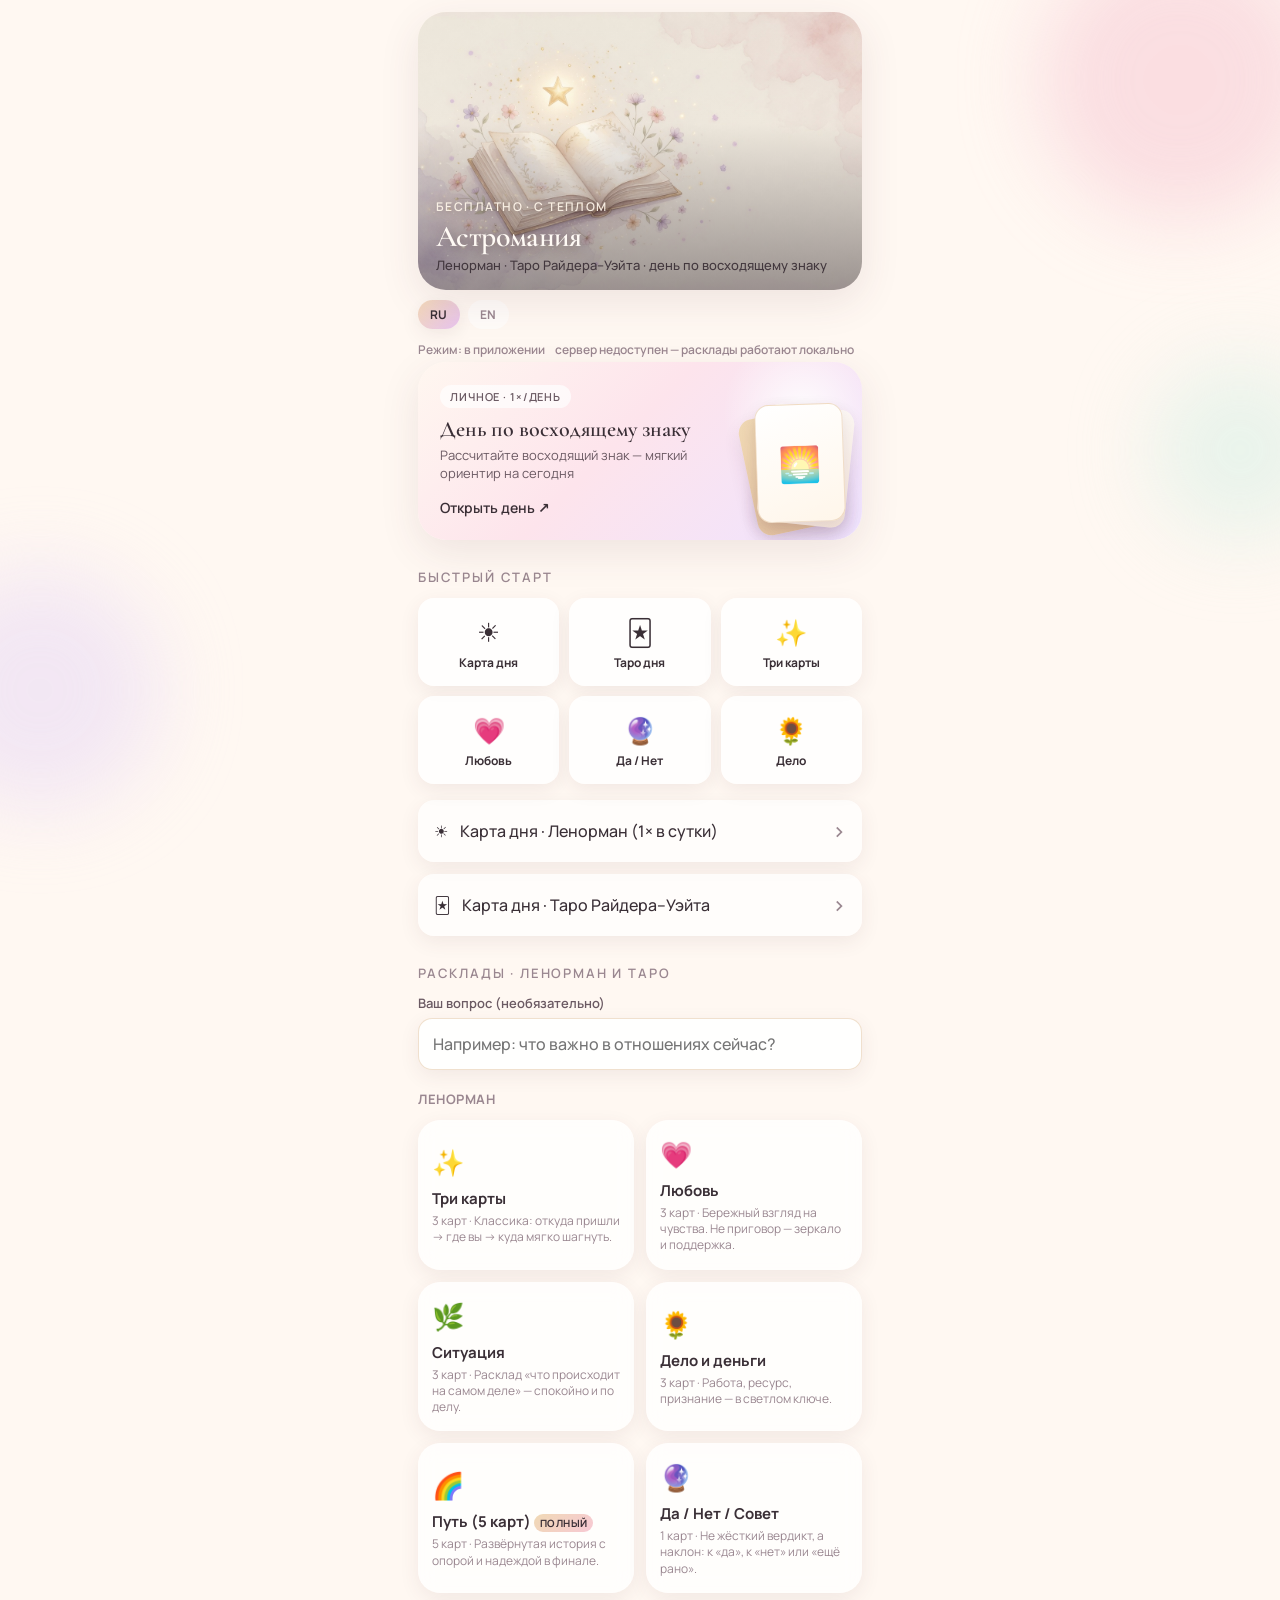
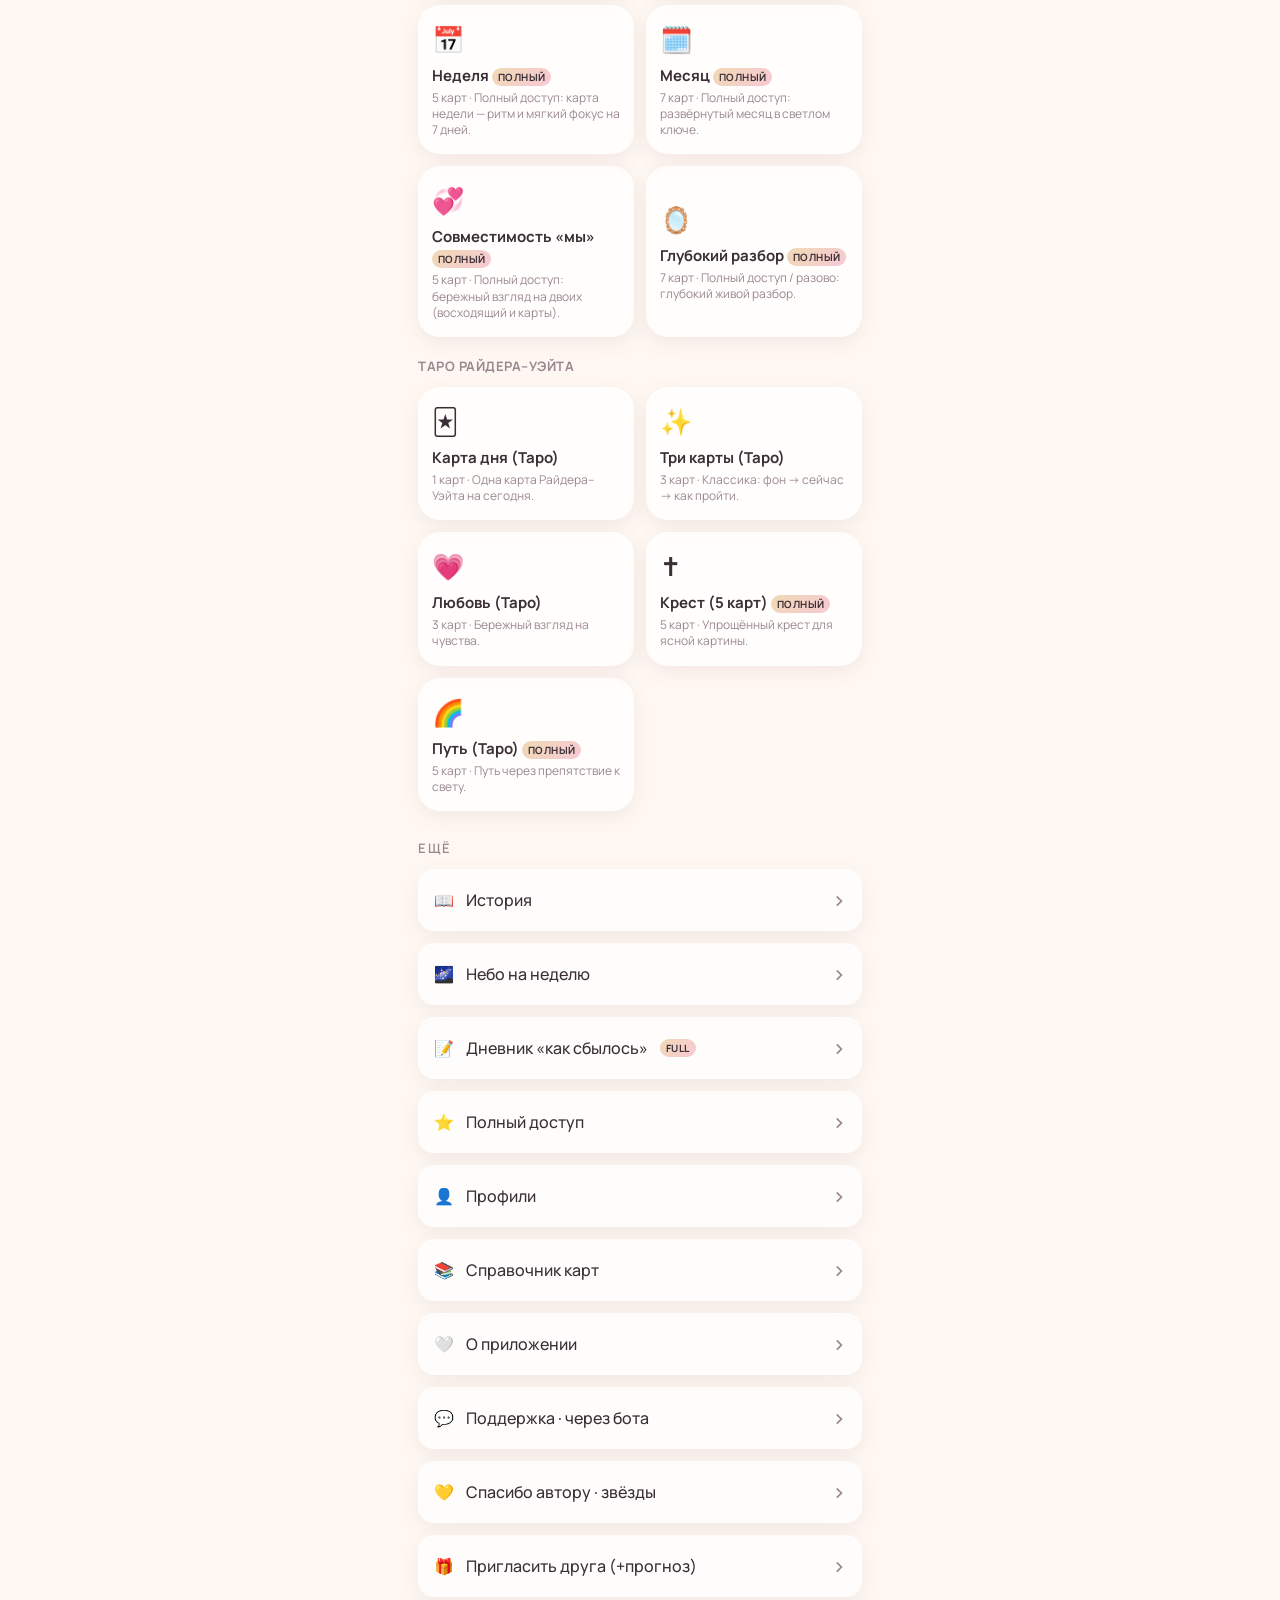
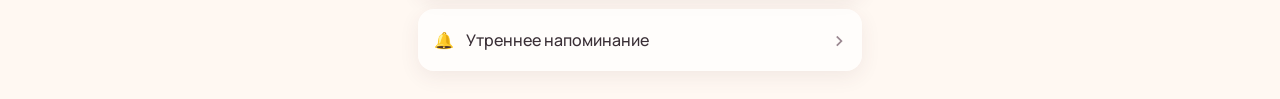
==== miniapp/index.html @ b4644677 "Фикс приветствия: имя пользователя, не бота; без YouTube Welcome берёт first_name человека; callback" ====
<!DOCTYPE html>
<html lang="ru">
<head>
  <meta charset="UTF-8" />
  <meta name="viewport" content="width=device-width, initial-scale=1, maximum-scale=1, user-scalable=no, viewport-fit=cover" />
  <meta name="theme-color" content="#FFF8F2" />
  <title>Астромания</title>
  <script src="https://telegram.org/js/telegram-web-app.js"></script>
  <link rel="preconnect" href="https://fonts.googleapis.com" />
  <link rel="preconnect" href="https://fonts.gstatic.com" crossorigin />
  <link href="https://fonts.googleapis.com/css2?family=Cormorant+Garamond:ital,wght@0,500;0,600;0,700;1,500&family=Manrope:wght@400;500;600;700&display=swap" rel="stylesheet" />
  <link rel="stylesheet" href="css/app.css" />
</head>
<body>
  <div class="bg-orbs" aria-hidden="true">
    <span class="orb orb-a"></span>
    <span class="orb orb-b"></span>
    <span class="orb orb-c"></span>
  </div>

  <div id="app">
    <!-- HOME -->
    <section id="view-home" class="view active">
      <header class="top">
        <div class="hero-banner">
          <img src="assets/hero.jpg" alt="" class="hero-img" width="1280" height="720" />
          <div class="hero-banner-fade"></div>
          <div class="hero-banner-text">
            <p class="eyebrow" data-i18n="eyebrow">бесплатно · с теплом</p>
            <h1 data-i18n="brand">Астромания</h1>
            <p class="hero-tagline" data-i18n="tagline">Ленорман · Таро Райдера–Уэйта · день по восходящему знаку</p>
            <p class="hero-hello" id="hero-hello"></p>
          </div>
        </div>
        <div class="lang-bar" id="lang-bar">
          <button type="button" class="lang-btn active" data-set-lang="ru">RU</button>
          <button type="button" class="lang-btn" data-set-lang="en">EN</button>
        </div>
        <div class="status-bar" id="status-bar">
          <span id="status-ai" data-i18n="status_loading">Прогноз: …</span>
          <span id="status-prem">·</span>
        </div>
      </header>

      <button type="button" class="hero-card" id="btn-asc-day">
        <div class="hero-glow"></div>
        <div class="hero-content">
          <span class="pill" data-i18n="pill_personal">личное · 1×/день</span>
          <h2 data-i18n="asc_title">День по восходящему знаку</h2>
          <p id="asc-hero-sub" data-i18n="asc_sub">Рассчитайте восходящий знак — мягкий ориентир на сегодня</p>
          <span class="cta" id="asc-hero-cta" data-i18n="asc_cta">Открыть день ↗</span>
        </div>
        <div class="hero-stack" aria-hidden="true">
          <div class="mini-card back"></div>
          <div class="mini-card mid"></div>
          <div class="mini-card front">🌅</div>
        </div>
      </button>

      <div class="profile-chip hidden" id="profile-chip">
        <div>
          <strong id="profile-chip-sign">—</strong>
          <span class="muted" id="profile-chip-meta"></span>
        </div>
        <button type="button" class="chip-edit" id="btn-edit-profile">Изменить</button>
      </div>

      <div class="streak-chip hidden" id="streak-chip">
        <span id="streak-text">🔥 0</span>
      </div>

      <h3 class="section-title" data-i18n="section_quick">Быстрый старт</h3>
      <div class="quick-grid" id="quick-grid">
        <button type="button" class="quick-tile" data-quick="day"><span class="emoji">☀️</span><span data-i18n="q_day">Карта дня</span></button>
        <button type="button" class="quick-tile" data-quick="t_day"><span class="emoji">🃏</span><span data-i18n="q_tarot">Таро дня</span></button>
        <button type="button" class="quick-tile" data-quick="three"><span class="emoji">✨</span><span data-i18n="q_three">Три карты</span></button>
        <button type="button" class="quick-tile" data-quick="love"><span class="emoji">💗</span><span data-i18n="q_love">Любовь</span></button>
        <button type="button" class="quick-tile" data-quick="yesno"><span class="emoji">🔮</span><span data-i18n="q_yesno">Да / Нет</span></button>
        <button type="button" class="quick-tile" data-quick="work"><span class="emoji">🌻</span><span data-i18n="q_work">Дело</span></button>
      </div>

      <button type="button" class="link-row" id="btn-day">
        <span>☀️</span>
        <span data-i18n="btn_day">Карта дня · Ленорман (1× в сутки)</span>
        <span class="chev">›</span>
      </button>
      <button type="button" class="link-row" id="btn-tarot-day">
        <span>🃏</span>
        <span data-i18n="btn_tarot_day">Карта дня · Таро Райдера–Уэйта</span>
        <span class="chev">›</span>
      </button>

      <h3 class="section-title" data-i18n="section_spreads">Расклады · Ленорман и Таро</h3>
      <div class="question-box">
        <label class="field">
          <span data-i18n="question_label">Ваш вопрос (необязательно)</span>
          <input type="text" id="global-question" name="question" autocomplete="off" enterkeyhint="done" data-i18n-placeholder="question_ph" placeholder="Например: что важно в отношениях сейчас?" maxlength="200" />
        </label>
      </div>
      <div class="spread-grid" id="spread-grid"></div>

      <h3 class="section-title" data-i18n="section_more">Ещё</h3>
      <button type="button" class="link-row" id="btn-history"><span>📖</span><span data-i18n="btn_history">История</span><span class="chev">›</span></button>
      <button type="button" class="link-row" id="btn-transits"><span>🌌</span><span data-i18n="btn_transits">Небо на неделю</span><span class="chev">›</span></button>
      <button type="button" class="link-row" id="btn-journal"><span>📝</span><span data-i18n="btn_journal">Дневник «как сбылось»</span><span class="pill-mini">FULL</span><span class="chev">›</span></button>
      <button type="button" class="link-row" id="btn-premium"><span>⭐</span><span data-i18n="btn_premium">Полный доступ</span><span class="chev">›</span></button>
      <button type="button" class="link-row" id="btn-profiles"><span>👤</span><span data-i18n="btn_profiles">Профили</span><span class="chev">›</span></button>
      <button type="button" class="link-row" id="btn-library"><span>📚</span><span data-i18n="btn_library">Справочник карт</span><span class="chev">›</span></button>
      <button type="button" class="link-row" id="btn-about"><span>🤍</span><span data-i18n="btn_about">О приложении</span><span class="chev">›</span></button>
      <button type="button" class="link-row" id="btn-support"><span>💬</span><span data-i18n="btn_support">Поддержка · через бота</span><span class="chev">›</span></button>
      <button type="button" class="link-row" id="btn-thanks"><span>💛</span><span data-i18n="btn_thanks">Спасибо автору · звёзды</span><span class="chev">›</span></button>
      <button type="button" class="link-row" id="btn-invite"><span>🎁</span><span data-i18n="btn_invite">Пригласить друга (+прогноз)</span><span class="chev">›</span></button>
      <button type="button" class="link-row" id="btn-notify"><span>🔔</span><span data-i18n="btn_notify">Утреннее напоминание</span><span class="chev">›</span></button>
      <button type="button" class="link-row hidden" id="btn-owner-stats"><span>📊</span><span data-i18n="btn_stats">Статистика (владелец)</span><span class="chev">›</span></button>
    </section>

    <!-- INVITE -->
    <section id="view-invite" class="view">
      <button type="button" class="back-btn" data-go="home">← Назад</button>
      <p class="eyebrow" data-i18n="invite_eyebrow">рефералка</p>
      <h2 data-i18n="invite_title">Пригласить друга</h2>
      <p class="muted" data-i18n="invite_blurb">Друг переходит по ссылке — вам обоим +1 живой прогноз.</p>
      <div class="about-card">
        <p id="invite-link" class="invite-link">…</p>
        <button type="button" class="primary-btn" id="btn-copy-invite" data-i18n="btn_copy">Скопировать ссылку</button>
      </div>
    </section>

    <!-- DRAW -->
    <section id="view-draw" class="view">
      <button type="button" class="back-btn" data-go="home">← Назад</button>
      <div class="draw-stage">
        <p class="eyebrow" id="draw-eyebrow" data-i18n="draw_eyebrow">расклад</p>
        <h2 id="draw-title">—</h2>
        <p class="muted" id="draw-blurb"></p>
        <label class="field draw-question-field">
          <span data-i18n="draw_q_label">Ваш вопрос</span>
          <input type="text" id="draw-question" name="draw-question" autocomplete="off" enterkeyhint="done" data-i18n-placeholder="draw_q_ph" placeholder="Сформулируйте вопрос к картам…" maxlength="200" />
        </label>
        <p class="muted" id="draw-q"></p>
        <div class="deck-pile" id="deck-pile">
          <div class="pile-card c1"></div>
          <div class="pile-card c2"></div>
          <div class="pile-card c3"></div>
        </div>
        <button type="button" class="primary-btn" id="btn-shuffle"><span id="shuffle-label" data-i18n="shuffle">Перетасовать и вытянуть</span></button>
      </div>
    </section>

    <!-- OWNER STATS -->
    <section id="view-owner-stats" class="view">
      <button type="button" class="back-btn" data-go="home">← Назад</button>
      <p class="eyebrow">только вам</p>
      <h2>📊 Статистика</h2>
      <pre id="owner-stats-text" class="stats-pre">Загрузка…</pre>
      <button type="button" class="primary-btn" id="btn-owner-stats-refresh" style="margin-top:12px">Обновить</button>
    </section>

    <!-- RESULT -->
    <section id="view-result" class="view">
      <button type="button" class="back-btn" data-go="home">← В меню</button>
      <p class="eyebrow" id="result-eyebrow">ваш расклад</p>
      <h2 id="result-title">Результат</h2>
      <p class="muted" id="result-blurb"></p>
      <div id="result-cards" class="result-cards"></div>
      <div id="ai-box" class="ai-box hidden">
        <div class="ai-label">✨ Живой прогноз</div>
        <div id="ai-loading" class="ai-loading hidden">Пишу прогноз…</div>
        <div id="ai-text" class="ai-text"></div>
        <div id="ai-meta" class="ai-meta muted"></div>
      </div>
      <div class="journal-rate hidden" id="journal-rate">
        <p class="muted">Как сбылось? (полный доступ)</p>
        <div class="rate-row">
          <button type="button" data-rate="1">😕</button>
          <button type="button" data-rate="3">😐</button>
          <button type="button" data-rate="5">😊</button>
        </div>
      </div>
      <div class="soft-cta" id="soft-cta">
        <p class="muted" data-i18n="soft_cta_text">Понравилось? Скажите спасибо или поделитесь днём ✨</p>
        <div class="soft-cta-row">
          <button type="button" class="primary-btn" id="btn-result-thanks" data-i18n="btn_thanks_short">💛 Спасибо</button>
          <button type="button" class="ghost-btn" id="btn-result-share-text" data-i18n="btn_share_story">📲 В Stories</button>
        </div>
      </div>
      <div class="result-actions">
        <button type="button" class="primary-btn" id="btn-share" data-i18n="btn_share_card">Поделиться карточкой</button>
        <button type="button" class="ghost-btn" id="btn-speak" data-i18n="btn_speak">🔊 Озвучить</button>
        <button type="button" class="ghost-btn" id="btn-again" data-i18n="btn_again">Ещё раз</button>
        <button type="button" class="ghost-btn" data-go="home" data-i18n="btn_menu">В меню</button>
      </div>
      <canvas id="share-canvas" width="1080" height="1350" class="hidden"></canvas>
    </section>

    <!-- PROFILE FORM -->
    <section id="view-profile" class="view">
      <button type="button" class="back-btn" data-go="home">← Назад</button>
      <p class="eyebrow">восходящий знак</p>
      <h2>Дата, время и место рождения</h2>
      <form id="profile-form" class="profile-form">
        <label class="field"><span>Имя профиля</span><input type="text" id="f-label" value="Я" maxlength="40" /></label>
        <label class="field"><span>Дата рождения</span><input type="date" id="f-date" required /></label>
        <label class="field"><span>Время (местное)</span><input type="time" id="f-time" required /></label>
        <p class="field-hint">Не знаете точное время — поставьте 12:00 (восходящий знак будет приблизительным).</p>
        <label class="field"><span>Место рождения</span><input type="text" id="f-place" required placeholder="Москва" /></label>
        <p class="form-error hidden" id="form-error"></p>
        <button type="submit" class="primary-btn" id="btn-calc-asc"><span id="calc-label">Рассчитать восходящий знак</span></button>
      </form>
    </section>

    <!-- PROFILES LIST -->
    <section id="view-profiles" class="view">
      <button type="button" class="back-btn" data-go="home">← Назад</button>
      <h2>Профили</h2>
      <p class="muted">Я / партнёр / близкий — для восходящего знака и совместимости</p>
      <div id="profiles-list"></div>
      <button type="button" class="primary-btn" id="btn-new-profile" style="margin-top:16px">+ Новый профиль</button>
    </section>

    <!-- COMPAT -->
    <section id="view-compat" class="view">
      <button type="button" class="back-btn" data-go="home">← Назад</button>
      <p class="eyebrow">полный доступ</p>
      <h2>Совместимость «мы»</h2>
      <p class="muted">Выберите два профиля (или один + подпись)</p>
      <label class="field"><span>Вы</span><select id="compat-a"></select></label>
      <label class="field"><span>Другой человек</span><select id="compat-b"></select></label>
      <label class="field"><span>Вопрос</span><input type="text" id="compat-q" placeholder="Что важно между нами?" /></label>
      <button type="button" class="primary-btn" id="btn-compat-go">Сделать расклад 💞</button>
    </section>

    <!-- HISTORY -->
    <section id="view-history" class="view">
      <button type="button" class="back-btn" data-go="home">← Назад</button>
      <h2>История</h2>
      <p class="muted">Бесплатно: 10 последних · полный доступ: 50</p>
      <div id="history-list"></div>
    </section>

    <!-- TRANSITS -->
    <section id="view-transits" class="view">
      <button type="button" class="back-btn" data-go="home">← Назад</button>
      <h2>Небо на неделю</h2>
      <p class="muted" id="transits-note"></p>
      <div id="transits-list"></div>
    </section>

    <!-- JOURNAL -->
    <section id="view-journal" class="view">
      <button type="button" class="back-btn" data-go="home">← Назад</button>
      <h2>Журнал</h2>
      <div id="journal-list"></div>
    </section>

    <!-- PREMIUM -->
    <section id="view-premium" class="view">
      <button type="button" class="back-btn" data-go="home">← Назад</button>
      <p class="eyebrow">звёзды телеграм</p>
      <h2>Полный доступ ⭐</h2>
      <p class="muted">Оплата прямо в Телеграме звёздами — без банковской карты и без сайтов.</p>
      <div id="plans-list"></div>
      <div class="about-card" style="margin-top:16px">
        <p><strong>Как платить:</strong> выберите тариф → бот выставит счёт звёздами → оплата в один шаг.</p>
        <p class="muted">В боте: /dostup</p>
      </div>
    </section>

    <!-- LIBRARY -->
    <section id="view-library" class="view">
      <button type="button" class="back-btn" data-go="home">← Назад</button>
      <h2>Справочник</h2>
      <div class="lib-tabs" id="lib-tabs">
        <button type="button" class="lib-tab active" data-lib="lenormand">Ленорман (36)</button>
        <button type="button" class="lib-tab" data-lib="tarot">Таро (78)</button>
      </div>
      <div class="lib-grid" id="lib-grid"></div>
    </section>

    <!-- CARD DETAIL -->
    <section id="view-card" class="view">
      <button type="button" class="back-btn" data-go="library">← К колоде</button>
      <div id="card-detail"></div>
    </section>

    <!-- ABOUT -->
    <section id="view-about" class="view">
      <button type="button" class="back-btn" data-go="home">← Назад</button>
      <h2>С теплом</h2>
      <div class="about-card">
        <p><strong>Астромания</strong> — светлые расклады Ленорман и Таро Райдера–Уэйта, день по восходящему знаку и тёплый прогноз. Без страшилок.</p>
        <ul>
          <li>Карта дня и день по восходящему знаку — раз в сутки</li>
          <li>Живой прогноз: бесплатно 3 в сутки · полный доступ без ограничения</li>
          <li>Оплата звёздами Телеграма ⭐</li>
          <li>Поддержка — связь с автором в один шаг</li>
        </ul>
        <p class="muted">Не замена врачу, юристу или живому практику 🤍</p>
        <button type="button" class="primary-btn" id="btn-support-about" style="margin-top:16px" data-i18n="btn_support">💬 Поддержка · через бота</button>
      </div>
    </section>
  </div>

  <script src="js/config.js?v=20260723j"></script>
  <script src="js/data.js?v=20260723j"></script>
  <script src="js/i18n.js?v=20260723j"></script>
  <script src="js/app.js?v=20260723j"></script>
</body>
</html>
---- miniapp/css/app.css ----
:root {
  --bg0: #fff8f2;
  --bg1: #fff1e8;
  --ink: #3a2f36;
  --ink-soft: #6b5a63;
  --muted: #9a8790;
  --blush: #f7c9d4;
  --peach: #ffd8c2;
  --cream: #fff6ea;
  --lilac: #e8d9f5;
  --mint: #d8f0e6;
  --gold: #d4a574;
  --gold-soft: #f0d9b5;
  --white: #ffffff;
  --shadow: 0 12px 40px rgba(90, 50, 70, 0.10);
  --shadow-soft: 0 6px 20px rgba(90, 50, 70, 0.08);
  --radius: 22px;
  --radius-sm: 16px;
  --font: "Manrope", system-ui, sans-serif;
  --serif: "Cormorant Garamond", Georgia, serif;
  --safe-b: env(safe-area-inset-bottom, 0px);
  --safe-t: env(safe-area-inset-top, 0px);
}

* { box-sizing: border-box; -webkit-tap-highlight-color: transparent; }
html, body {
  margin: 0;
  padding: 0;
  min-height: 100%;
  font-family: var(--font);
  color: var(--ink);
  background: var(--bg0);
  overflow-x: hidden;
}
body {
  padding-top: calc(12px + var(--safe-t));
  padding-bottom: calc(28px + var(--safe-b));
}

.bg-orbs {
  position: fixed;
  inset: 0;
  pointer-events: none;
  z-index: 0;
  overflow: hidden;
}
.orb {
  position: absolute;
  border-radius: 50%;
  filter: blur(40px);
  opacity: 0.55;
}
.orb-a {
  width: 280px; height: 280px;
  background: var(--blush);
  top: -60px; right: -40px;
  animation: float 12s ease-in-out infinite;
}
.orb-b {
  width: 240px; height: 240px;
  background: var(--lilac);
  bottom: 10%; left: -80px;
  animation: float 15s ease-in-out infinite reverse;
}
.orb-c {
  width: 180px; height: 180px;
  background: var(--mint);
  top: 40%; right: -50px;
  animation: float 18s ease-in-out infinite;
}
@keyframes float {
  0%, 100% { transform: translateY(0); }
  50% { transform: translateY(18px); }
}

#app {
  position: relative;
  z-index: 1;
  max-width: 480px;
  margin: 0 auto;
  padding: 0 18px;
}

.view { display: none; animation: fadeIn 0.35s ease; }
.view.active { display: block; }
@keyframes fadeIn {
  from { opacity: 0; transform: translateY(8px); }
  to { opacity: 1; transform: none; }
}

.eyebrow {
  margin: 0 0 6px;
  font-size: 12px;
  letter-spacing: 0.12em;
  text-transform: uppercase;
  color: var(--gold);
  font-weight: 600;
}
h1 {
  font-family: var(--serif);
  font-size: 42px;
  line-height: 0.98;
  font-weight: 600;
  margin: 0;
  letter-spacing: -0.02em;
}
h2 {
  font-family: var(--serif);
  font-size: 32px;
  margin: 0 0 8px;
  font-weight: 600;
}
h3.section-title {
  margin: 28px 0 12px;
  font-size: 13px;
  letter-spacing: 0.14em;
  text-transform: uppercase;
  color: var(--muted);
  font-weight: 600;
}
.lead, .muted {
  color: var(--ink-soft);
  line-height: 1.55;
  font-size: 15px;
}
.lead { margin: 14px 0 22px; }

/* Hero banner image */
.hero-banner {
  position: relative;
  border-radius: 28px;
  overflow: hidden;
  box-shadow: var(--shadow);
  margin-bottom: 4px;
  aspect-ratio: 16 / 10;
  background: linear-gradient(135deg, #fff6ea, #fde8ef);
}
.hero-img {
  width: 100%;
  height: 100%;
  object-fit: cover;
  display: block;
  vertical-align: middle;
}
.hero-banner-fade {
  position: absolute;
  inset: 0;
  background: linear-gradient(
    180deg,
    rgba(255, 248, 242, 0.05) 0%,
    rgba(255, 248, 242, 0.15) 40%,
    rgba(58, 47, 54, 0.45) 100%
  );
  pointer-events: none;
}
.hero-banner-text {
  position: absolute;
  left: 0;
  right: 0;
  bottom: 0;
  padding: 18px 18px 16px;
  z-index: 1;
}
.hero-banner-text .eyebrow {
  color: rgba(255, 246, 234, 0.92);
  text-shadow: 0 1px 8px rgba(60, 40, 50, 0.35);
}
.hero-banner-text h1 {
  font-size: 30px;
  line-height: 1.05;
  color: #fffaf5;
  text-shadow: 0 2px 12px rgba(50, 30, 40, 0.4);
}

/* Hero */
.hero-card {
  width: 100%;
  border: 0;
  text-align: left;
  position: relative;
  overflow: hidden;
  border-radius: 28px;
  padding: 22px;
  min-height: 168px;
  background: linear-gradient(135deg, #fff7f0 0%, #fde4ec 45%, #efe3ff 100%);
  box-shadow: var(--shadow);
  cursor: pointer;
  color: inherit;
  font: inherit;
}
.hero-glow {
  position: absolute;
  width: 160px; height: 160px;
  right: -20px; top: -30px;
  background: radial-gradient(circle, rgba(255,255,255,0.9), transparent 70%);
  pointer-events: none;
}
.hero-content { position: relative; z-index: 1; max-width: 74%; }
.hero-content h2 {
  font-size: 22px;
  line-height: 1.25;
  margin: 8px 0 4px;
  word-break: normal;
  overflow-wrap: break-word;
}
.hero-banner-text .hero-tagline {
  margin: 4px 0 0;
  font-size: 13px;
  font-weight: 500;
  opacity: 0.92;
  line-height: 1.3;
}
.hero-banner-text .hero-hello {
  margin: 8px 0 0;
  font-size: 16px;
  font-weight: 700;
  opacity: 0.98;
}
.hero-content p {
  margin: 0;
  color: var(--ink-soft);
  font-size: 13px;
  line-height: 1.35;
}
.pill {
  display: inline-block;
  padding: 4px 10px;
  border-radius: 999px;
  background: rgba(255,255,255,0.7);
  font-size: 11px;
  letter-spacing: 0.08em;
  text-transform: uppercase;
  color: var(--ink-soft);
  font-weight: 600;
}
.cta {
  display: inline-block;
  margin-top: 16px;
  font-weight: 600;
  color: var(--ink);
  font-size: 14px;
}
.hero-stack {
  position: absolute;
  right: 18px;
  bottom: 18px;
  width: 88px;
  height: 118px;
}
.mini-card {
  position: absolute;
  inset: 0;
  border-radius: 14px;
  box-shadow: 0 8px 18px rgba(80,40,60,0.12);
}
.mini-card.back {
  background: linear-gradient(145deg, #f0d9b5, #e8c4a0);
  transform: rotate(-12deg) translate(-10px, 6px);
}
.mini-card.mid {
  background: linear-gradient(145deg, #fff, #f7e8dc);
  transform: rotate(6deg) translate(6px, 2px);
}
.mini-card.front {
  background: linear-gradient(160deg, #fff 0%, #fff6ea 100%);
  border: 1px solid rgba(212,165,116,0.35);
  display: grid;
  place-items: center;
  font-size: 34px;
  transform: rotate(-2deg);
}

/* Spread grid */
.spread-grid {
  display: grid;
  grid-template-columns: 1fr 1fr;
  gap: 12px;
}
.spread-group-title {
  grid-column: 1 / -1;
  margin: 8px 0 0;
  font-size: 13px;
  font-weight: 700;
  letter-spacing: 0.04em;
  text-transform: uppercase;
  color: var(--muted);
}
.lib-tabs {
  display: flex;
  gap: 8px;
  margin: 12px 0 16px;
}
.lib-tab {
  flex: 1;
  border: 0;
  border-radius: 999px;
  padding: 10px 12px;
  font: inherit;
  font-size: 13px;
  font-weight: 600;
  background: rgba(255,255,255,0.55);
  color: var(--muted);
  cursor: pointer;
}
.lib-tab.active {
  background: linear-gradient(135deg, #f3d9b8, #e8c4f0);
  color: var(--ink);
  box-shadow: var(--shadow-soft);
}
.spread-tile {
  border: 0;
  border-radius: var(--radius);
  padding: 16px 14px;
  text-align: left;
  background: rgba(255,255,255,0.78);
  backdrop-filter: blur(10px);
  box-shadow: var(--shadow-soft);
  cursor: pointer;
  color: inherit;
  font: inherit;
  transition: transform 0.15s ease, box-shadow 0.15s ease;
  min-height: 112px;
}
.spread-tile:active { transform: scale(0.98); }
.spread-tile .emoji { font-size: 26px; display: block; margin-bottom: 8px; }
.spread-tile .title {
  font-weight: 700;
  font-size: 15px;
  margin-bottom: 4px;
}
.spread-tile .meta {
  font-size: 12px;
  color: var(--muted);
  line-height: 1.35;
}

.link-row {
  width: 100%;
  margin-top: 12px;
  border: 0;
  border-radius: var(--radius-sm);
  padding: 16px;
  display: flex;
  align-items: center;
  gap: 12px;
  background: rgba(255,255,255,0.7);
  box-shadow: var(--shadow-soft);
  font: inherit;
  color: inherit;
  cursor: pointer;
  font-weight: 500;
}
.link-row .chev { margin-left: auto; color: var(--muted); font-size: 22px; }

.back-btn {
  border: 0;
  background: transparent;
  color: var(--ink-soft);
  font: inherit;
  font-weight: 600;
  padding: 8px 0 16px;
  cursor: pointer;
}

/* Draw */
.draw-stage {
  text-align: center;
  padding-top: 8px;
}
.deck-pile {
  position: relative;
  width: 140px;
  height: 196px;
  margin: 36px auto 28px;
}
.pile-card {
  position: absolute;
  inset: 0;
  border-radius: 18px;
  background:
    radial-gradient(circle at 30% 25%, rgba(255,255,255,0.55), transparent 40%),
    linear-gradient(145deg, #f6d9b8 0%, #e8b992 40%, #f0c9a8 100%);
  border: 1px solid rgba(255,255,255,0.5);
  box-shadow: var(--shadow);
}
.pile-card.c1 { transform: rotate(-8deg); }
.pile-card.c2 { transform: rotate(4deg) translate(4px, -2px); }
.pile-card.c3 {
  transform: rotate(-1deg);
  background:
    linear-gradient(160deg, rgba(255,255,255,0.25), transparent),
    repeating-linear-gradient(
      45deg,
      rgba(255,255,255,0.12) 0 6px,
      transparent 6px 12px
    ),
    linear-gradient(145deg, #efc9a0, #e0a878);
  display: grid;
  place-items: center;
}
.pile-card.c3::after {
  content: "✦";
  font-size: 36px;
  color: rgba(255,255,255,0.85);
  text-shadow: 0 2px 8px rgba(120,70,40,0.25);
}
.deck-pile.shuffling .pile-card {
  animation: shuffle 0.55s ease infinite alternate;
}
.deck-pile.shuffling .c1 { animation-delay: 0s; }
.deck-pile.shuffling .c2 { animation-delay: 0.08s; }
.deck-pile.shuffling .c3 { animation-delay: 0.16s; }
@keyframes shuffle {
  from { transform: rotate(-10deg) translateY(0); }
  to { transform: rotate(8deg) translateY(-10px); }
}
.hint {
  color: var(--muted);
  font-size: 14px;
  margin: 0 0 18px;
}

.primary-btn, .ghost-btn {
  border: 0;
  border-radius: 999px;
  padding: 16px 28px;
  font: inherit;
  font-weight: 700;
  cursor: pointer;
  width: 100%;
  max-width: 320px;
}
.primary-btn {
  background: linear-gradient(135deg, #f0b9c8, #e8c4a8 50%, #d9b6ef);
  color: var(--ink);
  box-shadow: 0 10px 28px rgba(200,120,140,0.28);
}
.primary-btn:disabled {
  opacity: 0.6;
  cursor: wait;
}
.ghost-btn {
  margin-top: 10px;
  background: rgba(255,255,255,0.75);
  color: var(--ink-soft);
  box-shadow: var(--shadow-soft);
}
.draw-stage .primary-btn { margin: 0 auto; display: block; }

/* Result cards */
.result-cards {
  display: flex;
  flex-direction: column;
  gap: 18px;
  margin: 18px 0 20px;
}
.reading-card {
  background: rgba(255,255,255,0.82);
  border-radius: 24px;
  padding: 16px;
  box-shadow: var(--shadow-soft);
  opacity: 0;
  transform: translateY(16px) scale(0.98);
  animation: cardIn 0.55s ease forwards;
}
.reading-card:nth-child(1) { animation-delay: 0.05s; }
.reading-card:nth-child(2) { animation-delay: 0.18s; }
.reading-card:nth-child(3) { animation-delay: 0.31s; }
.reading-card:nth-child(4) { animation-delay: 0.44s; }
.reading-card:nth-child(5) { animation-delay: 0.57s; }
@keyframes cardIn {
  to { opacity: 1; transform: none; }
}
.pos-label {
  font-size: 12px;
  letter-spacing: 0.08em;
  text-transform: uppercase;
  color: var(--gold);
  font-weight: 700;
  margin-bottom: 10px;
}
.card-face {
  display: grid;
  grid-template-columns: 92px 1fr;
  gap: 14px;
  align-items: start;
}
.card-visual {
  width: 92px;
  height: 130px;
  border-radius: 16px;
  background:
    linear-gradient(160deg, #fff 0%, #fff6ea 55%, #fde8ef 100%);
  border: 1px solid rgba(212,165,116,0.35);
  box-shadow: 0 8px 18px rgba(90,50,70,0.08);
  display: flex;
  flex-direction: column;
  align-items: center;
  justify-content: center;
  gap: 4px;
  position: relative;
  overflow: hidden;
}
.card-visual::before {
  content: "";
  position: absolute;
  inset: 6px;
  border-radius: 12px;
  border: 1px solid rgba(212,165,116,0.25);
  pointer-events: none;
}
.card-visual .em { font-size: 34px; line-height: 1; }
.card-visual .num {
  font-family: var(--serif);
  font-size: 13px;
  color: var(--gold);
  font-weight: 700;
}
.card-visual .nm {
  font-size: 11px;
  font-weight: 600;
  text-align: center;
  padding: 0 6px;
  line-height: 1.15;
}
.card-body h3 {
  margin: 0 0 4px;
  font-family: var(--serif);
  font-size: 24px;
  font-weight: 600;
}
.card-body .kw {
  font-size: 12px;
  color: var(--muted);
  margin: 0 0 10px;
  font-style: italic;
}
.card-body .txt {
  margin: 0;
  font-size: 14px;
  line-height: 1.55;
  color: var(--ink-soft);
}
.card-body .advice {
  margin: 12px 0 0;
  padding: 10px 12px;
  border-radius: 12px;
  background: linear-gradient(135deg, rgba(255,246,234,0.9), rgba(232,217,245,0.5));
  font-size: 13px;
  line-height: 1.45;
  color: var(--ink);
}

.combine-box, .yesno-box, .about-card {
  background: rgba(255,255,255,0.8);
  border-radius: var(--radius);
  padding: 16px 18px;
  box-shadow: var(--shadow-soft);
  line-height: 1.55;
  color: var(--ink-soft);
  margin-bottom: 16px;
}
.yesno-box {
  background: linear-gradient(135deg, #fff6ea, #fde8ef);
  color: var(--ink);
  font-weight: 600;
  font-size: 16px;
}
.hidden { display: none !important; }
.result-actions {
  display: flex;
  flex-direction: column;
  align-items: center;
  margin-top: 8px;
  margin-bottom: 20px;
}
.result-actions .primary-btn,
.result-actions .ghost-btn {
  max-width: 100%;
}

/* Library */
.lib-grid {
  display: grid;
  grid-template-columns: repeat(3, 1fr);
  gap: 10px;
  margin-top: 16px;
}
.lib-item {
  border: 0;
  border-radius: 18px;
  background: rgba(255,255,255,0.8);
  box-shadow: var(--shadow-soft);
  padding: 12px 8px;
  cursor: pointer;
  font: inherit;
  color: inherit;
  display: flex;
  flex-direction: column;
  align-items: center;
  gap: 4px;
  min-height: 100px;
}
.lib-item .em { font-size: 28px; }
.lib-item .n {
  font-size: 11px;
  color: var(--gold);
  font-weight: 700;
}
.lib-item .nm {
  font-size: 12px;
  font-weight: 600;
  text-align: center;
  line-height: 1.2;
}

.detail-visual {
  width: 140px;
  height: 196px;
  margin: 8px auto 20px;
  border-radius: 20px;
  background: linear-gradient(160deg, #fff, #fff6ea 50%, #fde8ef);
  border: 1px solid rgba(212,165,116,0.4);
  box-shadow: var(--shadow);
  display: flex;
  flex-direction: column;
  align-items: center;
  justify-content: center;
  gap: 6px;
}
.detail-visual .em { font-size: 52px; }
.detail-visual .num {
  font-family: var(--serif);
  color: var(--gold);
  font-weight: 700;
}
.detail-block {
  background: rgba(255,255,255,0.82);
  border-radius: 18px;
  padding: 14px 16px;
  margin-bottom: 10px;
  box-shadow: var(--shadow-soft);
}
.detail-block h4 {
  margin: 0 0 6px;
  font-size: 13px;
  letter-spacing: 0.06em;
  text-transform: uppercase;
  color: var(--gold);
}
.detail-block p {
  margin: 0;
  color: var(--ink-soft);
  line-height: 1.5;
  font-size: 14px;
}

.about-card ul {
  padding-left: 18px;
  margin: 12px 0;
}
.about-card li { margin: 6px 0; }

/* Profile / ASC */
.profile-chip {
  display: flex;
  align-items: center;
  justify-content: space-between;
  gap: 12px;
  margin: 12px 0;
  padding: 14px 16px;
  border-radius: var(--radius-sm);
  background: linear-gradient(135deg, rgba(255,255,255,0.9), rgba(232,217,245,0.55));
  box-shadow: var(--shadow-soft);
}
.profile-chip strong {
  display: block;
  font-family: var(--serif);
  font-size: 20px;
  font-weight: 600;
}
.profile-chip .muted {
  font-size: 12px;
}
.chip-edit {
  border: 0;
  background: rgba(255,255,255,0.85);
  border-radius: 999px;
  padding: 8px 14px;
  font: inherit;
  font-size: 13px;
  font-weight: 600;
  color: var(--ink-soft);
  cursor: pointer;
  white-space: nowrap;
}

.profile-form {
  margin-top: 18px;
  display: flex;
  flex-direction: column;
  gap: 12px;
}
.field {
  display: flex;
  flex-direction: column;
  gap: 6px;
  font-size: 13px;
  font-weight: 600;
  color: var(--ink-soft);
}
.field input {
  border: 1px solid rgba(212,165,116,0.35);
  border-radius: 14px;
  padding: 14px 14px;
  font: inherit;
  font-size: 16px;
  font-weight: 500;
  color: var(--ink);
  background: rgba(255,255,255,0.9);
  box-shadow: var(--shadow-soft);
}
.field input:focus {
  outline: 2px solid rgba(232, 180, 200, 0.6);
  outline-offset: 1px;
}
.field-hint {
  margin: -4px 0 0;
  font-size: 12px;
  color: var(--muted);
  line-height: 1.4;
  font-weight: 400;
}
.form-error {
  color: #b54a5a;
  font-size: 13px;
  margin: 0;
  padding: 10px 12px;
  border-radius: 12px;
  background: rgba(255, 220, 224, 0.7);
}
.profile-form .primary-btn {
  margin-top: 8px;
  max-width: 100%;
}

.asc-badge {
  margin: 16px 0;
  padding: 20px 18px;
  border-radius: 24px;
  text-align: center;
  background: linear-gradient(145deg, #fff7f0, #fde4ec 50%, #efe3ff);
  box-shadow: var(--shadow);
}
.asc-badge .big-emoji {
  font-size: 42px;
  line-height: 1;
  display: block;
  margin-bottom: 8px;
}
.asc-badge .sign-name {
  font-family: var(--serif);
  font-size: 28px;
  font-weight: 600;
  margin: 0;
}
.asc-badge .deg {
  margin: 6px 0 0;
  font-size: 13px;
  color: var(--ink-soft);
}
.asc-badge .place-line {
  margin: 10px 0 0;
  font-size: 12px;
  color: var(--muted);
}

/* AI reading */
.ai-box {
  margin: 8px 0 18px;
  padding: 16px 18px;
  border-radius: var(--radius);
  background: linear-gradient(145deg, rgba(255,255,255,0.92), rgba(232,217,245,0.45));
  box-shadow: var(--shadow-soft);
}
.ai-label {
  font-size: 12px;
  letter-spacing: 0.08em;
  text-transform: uppercase;
  color: var(--gold);
  font-weight: 700;
  margin-bottom: 10px;
}
.ai-text {
  font-size: 15px;
  line-height: 1.6;
  color: var(--ink);
  white-space: pre-wrap;
}
.ai-loading {
  color: var(--ink-soft);
  font-size: 14px;
  padding: 8px 0;
}
.ai-loading::after {
  content: "";
  animation: dots 1.2s steps(4, end) infinite;
}
@keyframes dots {
  0% { content: ""; }
  25% { content: "."; }
  50% { content: ".."; }
  75% { content: "..."; }
}
.ai-meta {
  margin-top: 12px;
  font-size: 11px;
}

.status-bar {
  display: flex;
  gap: 10px;
  flex-wrap: wrap;
  margin: 12px 0 4px;
  font-size: 12px;
  color: var(--muted);
  font-weight: 600;
}
.lang-bar {
  display: flex;
  gap: 8px;
  margin: 10px 0 0;
}
.lang-btn {
  border: 0;
  border-radius: 999px;
  padding: 6px 12px;
  font: inherit;
  font-size: 12px;
  font-weight: 700;
  letter-spacing: 0.04em;
  background: rgba(255,255,255,0.55);
  color: var(--muted);
  cursor: pointer;
}
.lang-btn.active {
  background: linear-gradient(135deg, #f3d9b8, #e8c4f0);
  color: var(--ink);
  box-shadow: var(--shadow-soft);
}
.quick-grid {
  display: grid;
  grid-template-columns: 1fr 1fr 1fr;
  gap: 10px;
  margin: 8px 0 16px;
}
.quick-tile {
  border: 0;
  border-radius: var(--radius-sm);
  padding: 14px 8px;
  background: rgba(255,255,255,0.8);
  box-shadow: var(--shadow-soft);
  font: inherit;
  color: inherit;
  cursor: pointer;
  text-align: center;
  min-height: 88px;
  display: flex;
  flex-direction: column;
  align-items: center;
  justify-content: center;
  gap: 6px;
}
.quick-tile .emoji { font-size: 26px; }
.quick-tile span:last-child {
  font-size: 12px;
  font-weight: 700;
  line-height: 1.2;
}
.quick-tile:active { transform: scale(0.97); }
.streak-chip {
  margin: 10px 0 0;
  display: inline-flex;
  padding: 8px 12px;
  border-radius: 999px;
  background: linear-gradient(135deg, #ffe8c8, #f7c9d4);
  font-weight: 700;
  font-size: 13px;
  box-shadow: var(--shadow-soft);
}
.soft-cta {
  margin: 16px 0 8px;
  padding: 14px 16px;
  border-radius: var(--radius);
  background: rgba(255,255,255,0.85);
  box-shadow: var(--shadow-soft);
}
.soft-cta-row {
  display: flex;
  gap: 8px;
  margin-top: 10px;
  flex-wrap: wrap;
}
.soft-cta-row .primary-btn,
.soft-cta-row .ghost-btn {
  flex: 1;
  min-width: 120px;
}
.invite-link {
  word-break: break-all;
  font-size: 14px;
  font-weight: 600;
  color: var(--ink);
}
.question-box {
  margin-bottom: 12px;
  position: relative;
  z-index: 2;
}
.question-box .field input,
.draw-question-field input {
  width: 100%;
  -webkit-user-select: text;
  user-select: text;
  pointer-events: auto;
}
.draw-question-field {
  margin: 12px 0 8px;
  text-align: left;
  width: 100%;
  max-width: 340px;
}
.stats-pre {
  white-space: pre-wrap;
  word-break: break-word;
  background: rgba(255,255,255,0.85);
  border-radius: 18px;
  padding: 16px;
  font-size: 13px;
  line-height: 1.45;
  box-shadow: var(--shadow-soft);
  color: var(--ink);
  font-family: ui-monospace, SFMono-Regular, Menlo, monospace;
}
.pill-mini {
  display: inline-block;
  font-size: 10px;
  padding: 2px 6px;
  border-radius: 999px;
  background: linear-gradient(135deg, #f0d9b5, #f7c9d4);
  color: var(--ink);
  font-weight: 700;
  letter-spacing: 0.04em;
  vertical-align: middle;
}
.history-item, .transit-day, .plan-card {
  background: rgba(255,255,255,0.82);
  border-radius: 18px;
  padding: 14px 16px;
  margin-bottom: 10px;
  box-shadow: var(--shadow-soft);
  border: 0;
  font: inherit;
  color: inherit;
}
.hist-preview {
  margin: 8px 0 0;
  font-size: 13px;
  color: var(--ink-soft);
  line-height: 1.45;
}
.plan-card {
  width: 100%;
  text-align: left;
  cursor: pointer;
}
.plan-card .title {
  font-family: var(--serif);
  font-size: 22px;
  font-weight: 600;
}
.plan-card .price {
  margin-top: 10px;
  font-weight: 700;
  color: var(--gold);
}
.rate-row {
  display: flex;
  gap: 12px;
  margin: 8px 0 16px;
}
.rate-row button {
  flex: 1;
  font-size: 28px;
  border: 0;
  border-radius: 16px;
  padding: 12px;
  background: rgba(255,255,255,0.85);
  box-shadow: var(--shadow-soft);
  cursor: pointer;
}
select {
  border: 1px solid rgba(212,165,116,0.35);
  border-radius: 14px;
  padding: 14px;
  font: inherit;
  font-size: 16px;
  background: rgba(255,255,255,0.9);
  width: 100%;
}
#view-compat .field { margin-bottom: 12px; }
#view-compat .primary-btn { margin-top: 8px; max-width: 100%; }

/* Telegram theme soft override helpers */
body.tg-expanded {
  min-height: 100vh;
}
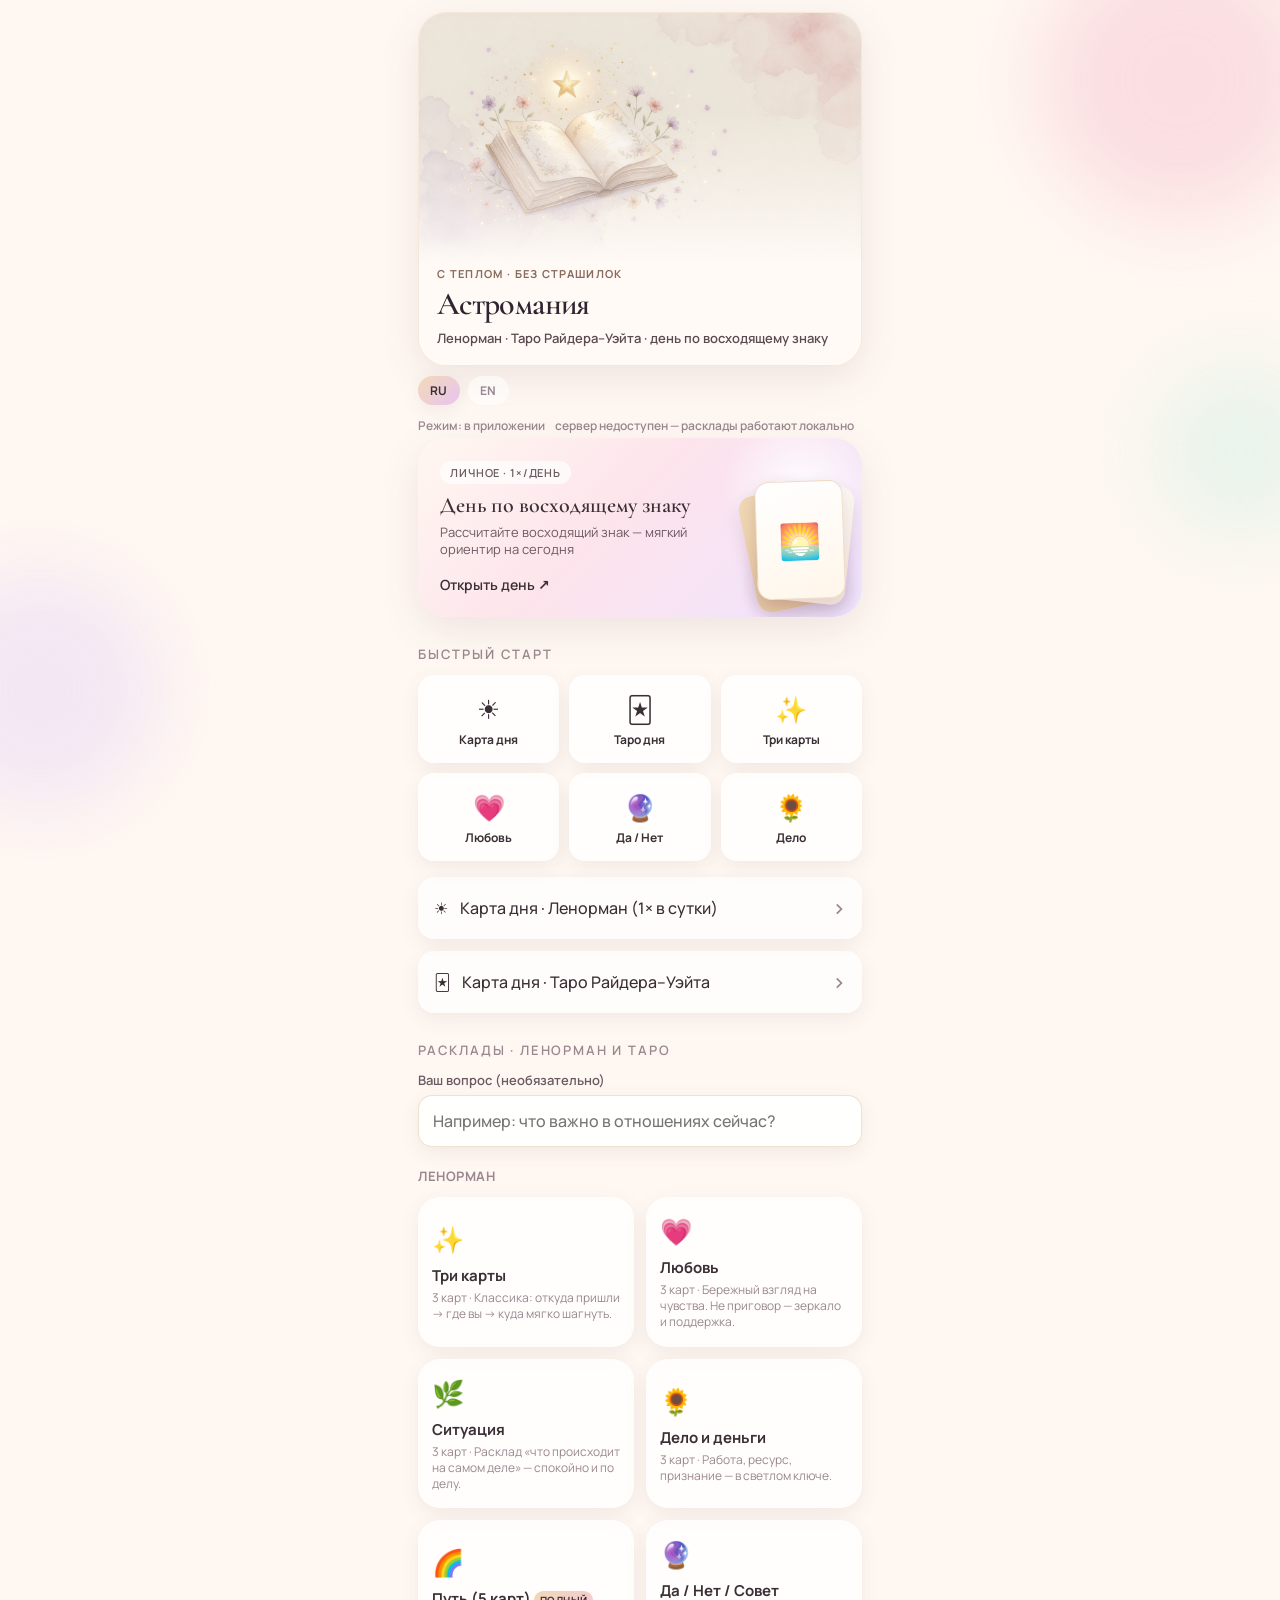
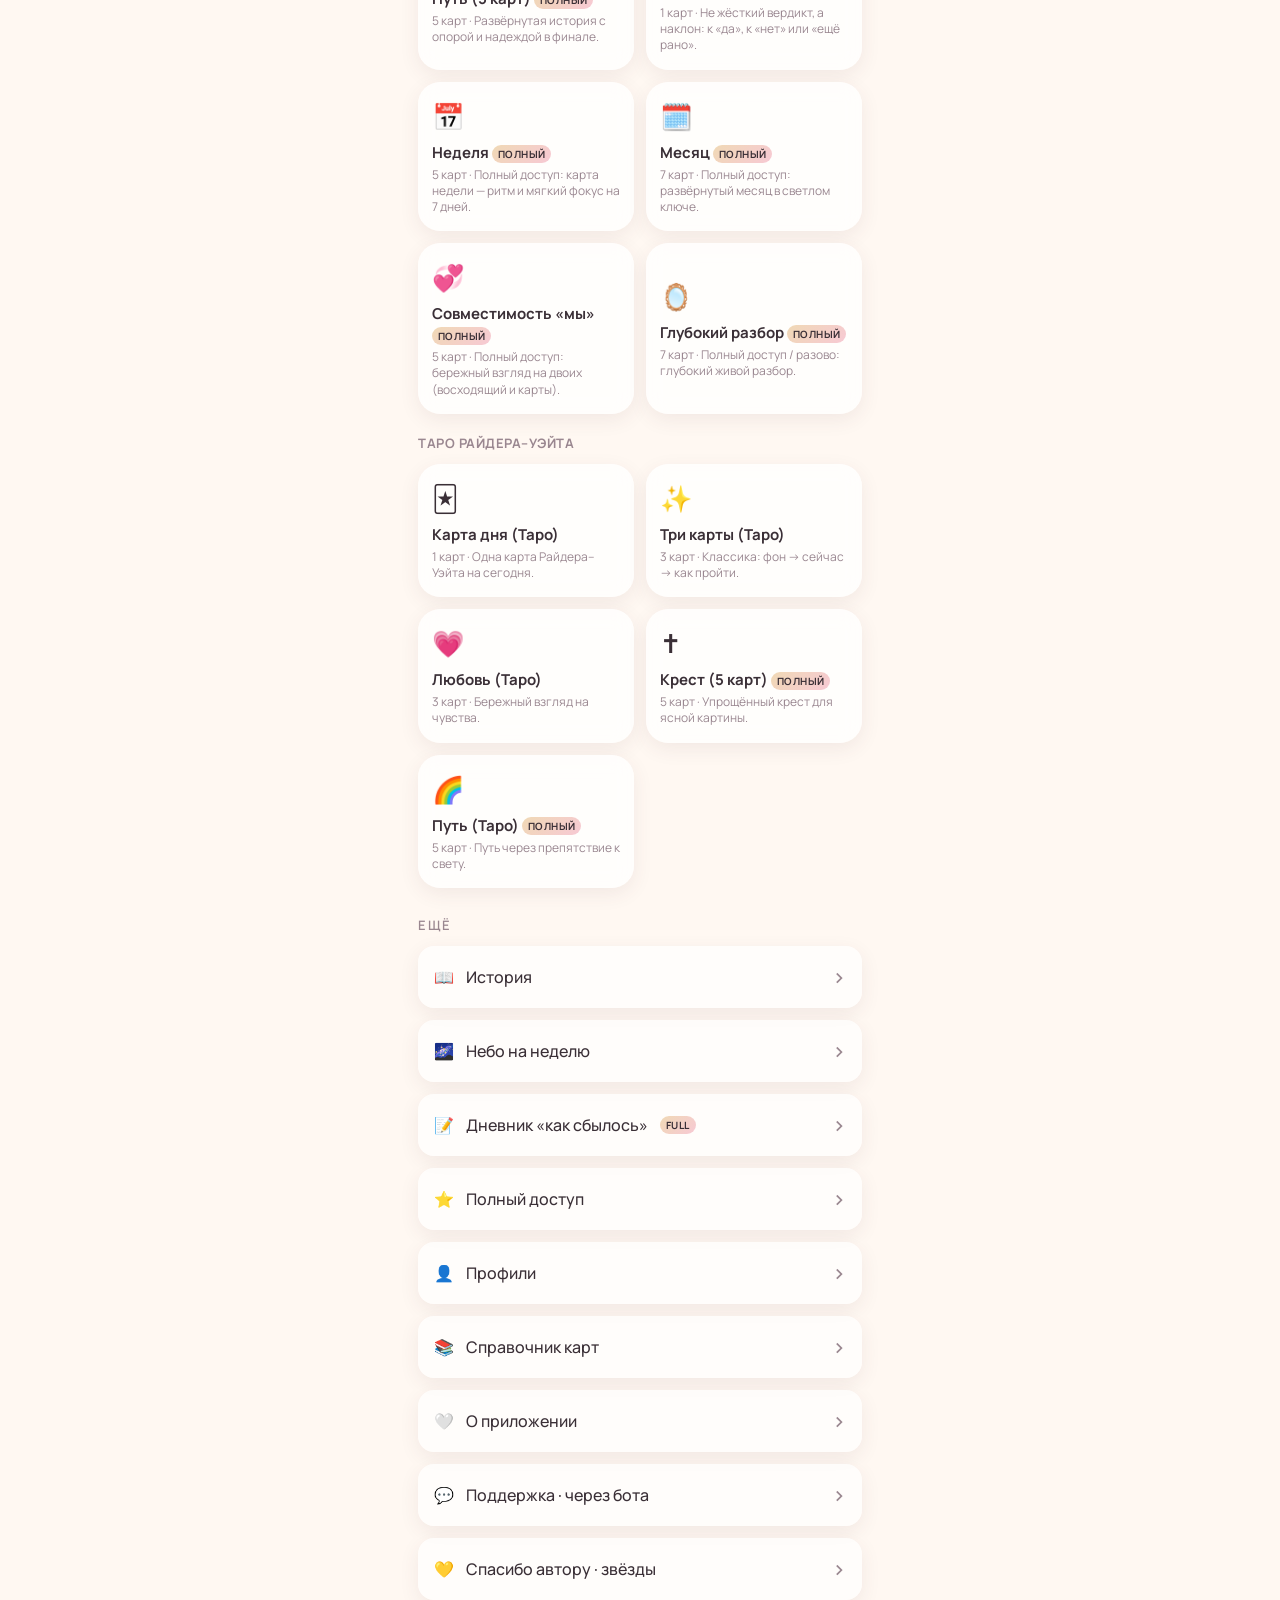
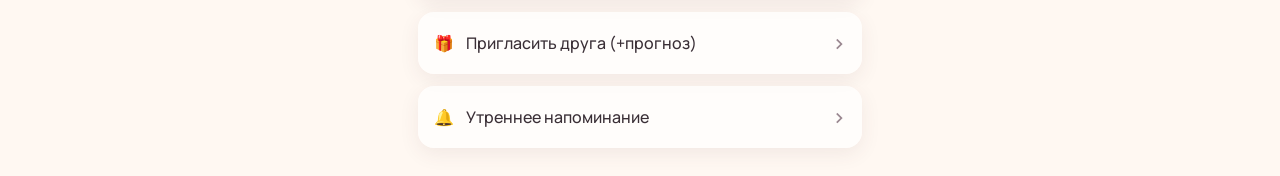
==== commit a5f3ef7a: "Старт: тёмный текст на светлой панели, без «бесплатно» Баннер: фото сверху, читаемый блок текста сни" ====
--- a/miniapp/index.html
+++ b/miniapp/index.html
@@ -9,7 +9,7 @@
   <link rel="preconnect" href="https://fonts.googleapis.com" />
   <link rel="preconnect" href="https://fonts.gstatic.com" crossorigin />
   <link href="https://fonts.googleapis.com/css2?family=Cormorant+Garamond:ital,wght@0,500;0,600;0,700;1,500&family=Manrope:wght@400;500;600;700&display=swap" rel="stylesheet" />
-  <link rel="stylesheet" href="css/app.css" />
+  <link rel="stylesheet" href="css/app.css?v=20260723m" />
 </head>
 <body>
   <div class="bg-orbs" aria-hidden="true">
@@ -23,13 +23,15 @@
     <section id="view-home" class="view active">
       <header class="top">
         <div class="hero-banner">
-          <img src="assets/hero.jpg" alt="" class="hero-img" width="1280" height="720" />
-          <div class="hero-banner-fade"></div>
+          <div class="hero-banner-media">
+            <img src="assets/hero.jpg" alt="" class="hero-img" width="1280" height="720" />
+            <div class="hero-banner-fade" aria-hidden="true"></div>
+          </div>
           <div class="hero-banner-text">
-            <p class="eyebrow" data-i18n="eyebrow">бесплатно · с теплом</p>
+            <p class="eyebrow" data-i18n="eyebrow">с теплом · без страшилок</p>
             <h1 data-i18n="brand">Астромания</h1>
+            <p class="hero-hello" id="hero-hello"></p>
             <p class="hero-tagline" data-i18n="tagline">Ленорман · Таро Райдера–Уэйта · день по восходящему знаку</p>
-            <p class="hero-hello" id="hero-hello"></p>
           </div>
         </div>
         <div class="lang-bar" id="lang-bar">
@@ -126,6 +128,22 @@
       </div>
     </section>
 
+    <!-- THANKS / TIP -->
+    <section id="view-thanks" class="view">
+      <button type="button" class="back-btn" data-go="home">← Назад</button>
+      <p class="eyebrow" data-i18n="thanks_eyebrow">поддержка</p>
+      <h2 data-i18n="thanks_title">💛 Спасибо автору</h2>
+      <p class="muted" data-i18n="thanks_blurb">Выберите число звёзд — сразу откроется счёт в Telegram.</p>
+      <div class="tip-grid" id="tip-grid"></div>
+      <div class="question-box" style="margin-top:16px">
+        <label class="field">
+          <span data-i18n="thanks_custom_label">Своё число звёзд</span>
+          <input type="number" id="tip-custom" min="1" max="100000" inputmode="numeric" placeholder="15" />
+        </label>
+        <button type="button" class="primary-btn" id="btn-tip-custom" style="margin-top:12px;width:100%" data-i18n="thanks_pay">Оплатить звёздами ⭐</button>
+      </div>
+    </section>
+
     <!-- DRAW -->
     <section id="view-draw" class="view">
       <button type="button" class="back-btn" data-go="home">← Назад</button>
@@ -301,9 +319,9 @@
     </section>
   </div>
 
-  <script src="js/config.js?v=20260723j"></script>
-  <script src="js/data.js?v=20260723j"></script>
-  <script src="js/i18n.js?v=20260723j"></script>
-  <script src="js/app.js?v=20260723j"></script>
+  <script src="js/config.js?v=20260723m"></script>
+  <script src="js/data.js?v=20260723m"></script>
+  <script src="js/i18n.js?v=20260723m"></script>
+  <script src="js/app.js?v=20260723m"></script>
 </body>
 </html>
--- a/miniapp/css/app.css
+++ b/miniapp/css/app.css
@@ -125,51 +125,79 @@
 }
 .lead { margin: 14px 0 22px; }
 
-/* Hero banner image */
+/* Hero banner: image + solid text panel (читаемо на Android) */
 .hero-banner {
-  position: relative;
   border-radius: 28px;
   overflow: hidden;
   box-shadow: var(--shadow);
-  margin-bottom: 4px;
-  aspect-ratio: 16 / 10;
+  margin-bottom: 8px;
+  background: #fffaf6;
+  border: 1px solid rgba(212, 165, 116, 0.22);
+}
+.hero-banner-media {
+  position: relative;
+  aspect-ratio: 16 / 9;
   background: linear-gradient(135deg, #fff6ea, #fde8ef);
+  overflow: hidden;
 }
 .hero-img {
   width: 100%;
   height: 100%;
   object-fit: cover;
   display: block;
-  vertical-align: middle;
 }
 .hero-banner-fade {
   position: absolute;
   inset: 0;
   background: linear-gradient(
     180deg,
-    rgba(255, 248, 242, 0.05) 0%,
-    rgba(255, 248, 242, 0.15) 40%,
-    rgba(58, 47, 54, 0.45) 100%
+    rgba(255, 248, 242, 0) 40%,
+    rgba(255, 250, 246, 0.55) 78%,
+    rgba(255, 250, 246, 0.98) 100%
   );
   pointer-events: none;
 }
 .hero-banner-text {
-  position: absolute;
-  left: 0;
-  right: 0;
-  bottom: 0;
-  padding: 18px 18px 16px;
+  position: relative;
   z-index: 1;
+  padding: 4px 18px 18px;
+  background: #fffaf6;
+  color: var(--ink);
 }
 .hero-banner-text .eyebrow {
-  color: rgba(255, 246, 234, 0.92);
-  text-shadow: 0 1px 8px rgba(60, 40, 50, 0.35);
+  margin: 0 0 6px;
+  font-size: 11px;
+  font-weight: 700;
+  letter-spacing: 0.12em;
+  text-transform: uppercase;
+  color: #8a6b5c;
+  text-shadow: none;
 }
 .hero-banner-text h1 {
-  font-size: 30px;
-  line-height: 1.05;
-  color: #fffaf5;
-  text-shadow: 0 2px 12px rgba(50, 30, 40, 0.4);
+  font-size: 32px;
+  line-height: 1.08;
+  margin: 0;
+  color: #2f2430;
+  text-shadow: none;
+  letter-spacing: -0.02em;
+}
+.hero-banner-text .hero-tagline {
+  margin: 8px 0 0;
+  font-size: 13px;
+  font-weight: 600;
+  line-height: 1.4;
+  color: #5c4a52;
+  opacity: 1;
+}
+.hero-banner-text .hero-hello {
+  margin: 8px 0 0;
+  font-size: 17px;
+  font-weight: 700;
+  color: #3a2f36;
+  opacity: 1;
+}
+.hero-banner-text .hero-hello:empty {
+  display: none;
 }
 
 /* Hero */
@@ -202,19 +230,6 @@
   margin: 8px 0 4px;
   word-break: normal;
   overflow-wrap: break-word;
-}
-.hero-banner-text .hero-tagline {
-  margin: 4px 0 0;
-  font-size: 13px;
-  font-weight: 500;
-  opacity: 0.92;
-  line-height: 1.3;
-}
-.hero-banner-text .hero-hello {
-  margin: 8px 0 0;
-  font-size: 16px;
-  font-weight: 700;
-  opacity: 0.98;
 }
 .hero-content p {
   margin: 0;
@@ -912,6 +927,30 @@
   font-weight: 600;
   color: var(--ink);
 }
+.tip-grid {
+  display: grid;
+  grid-template-columns: 1fr 1fr 1fr;
+  gap: 10px;
+  margin-top: 12px;
+}
+.tip-tile {
+  border: 0;
+  border-radius: var(--radius-sm);
+  padding: 16px 10px;
+  background: rgba(255,255,255,0.85);
+  box-shadow: var(--shadow-soft);
+  font: inherit;
+  font-weight: 700;
+  font-size: 16px;
+  color: var(--ink);
+  cursor: pointer;
+}
+.tip-tile:active { transform: scale(0.97); }
+.tip-tile .stars {
+  display: block;
+  font-size: 22px;
+  margin-bottom: 4px;
+}
 .question-box {
   margin-bottom: 12px;
   position: relative;
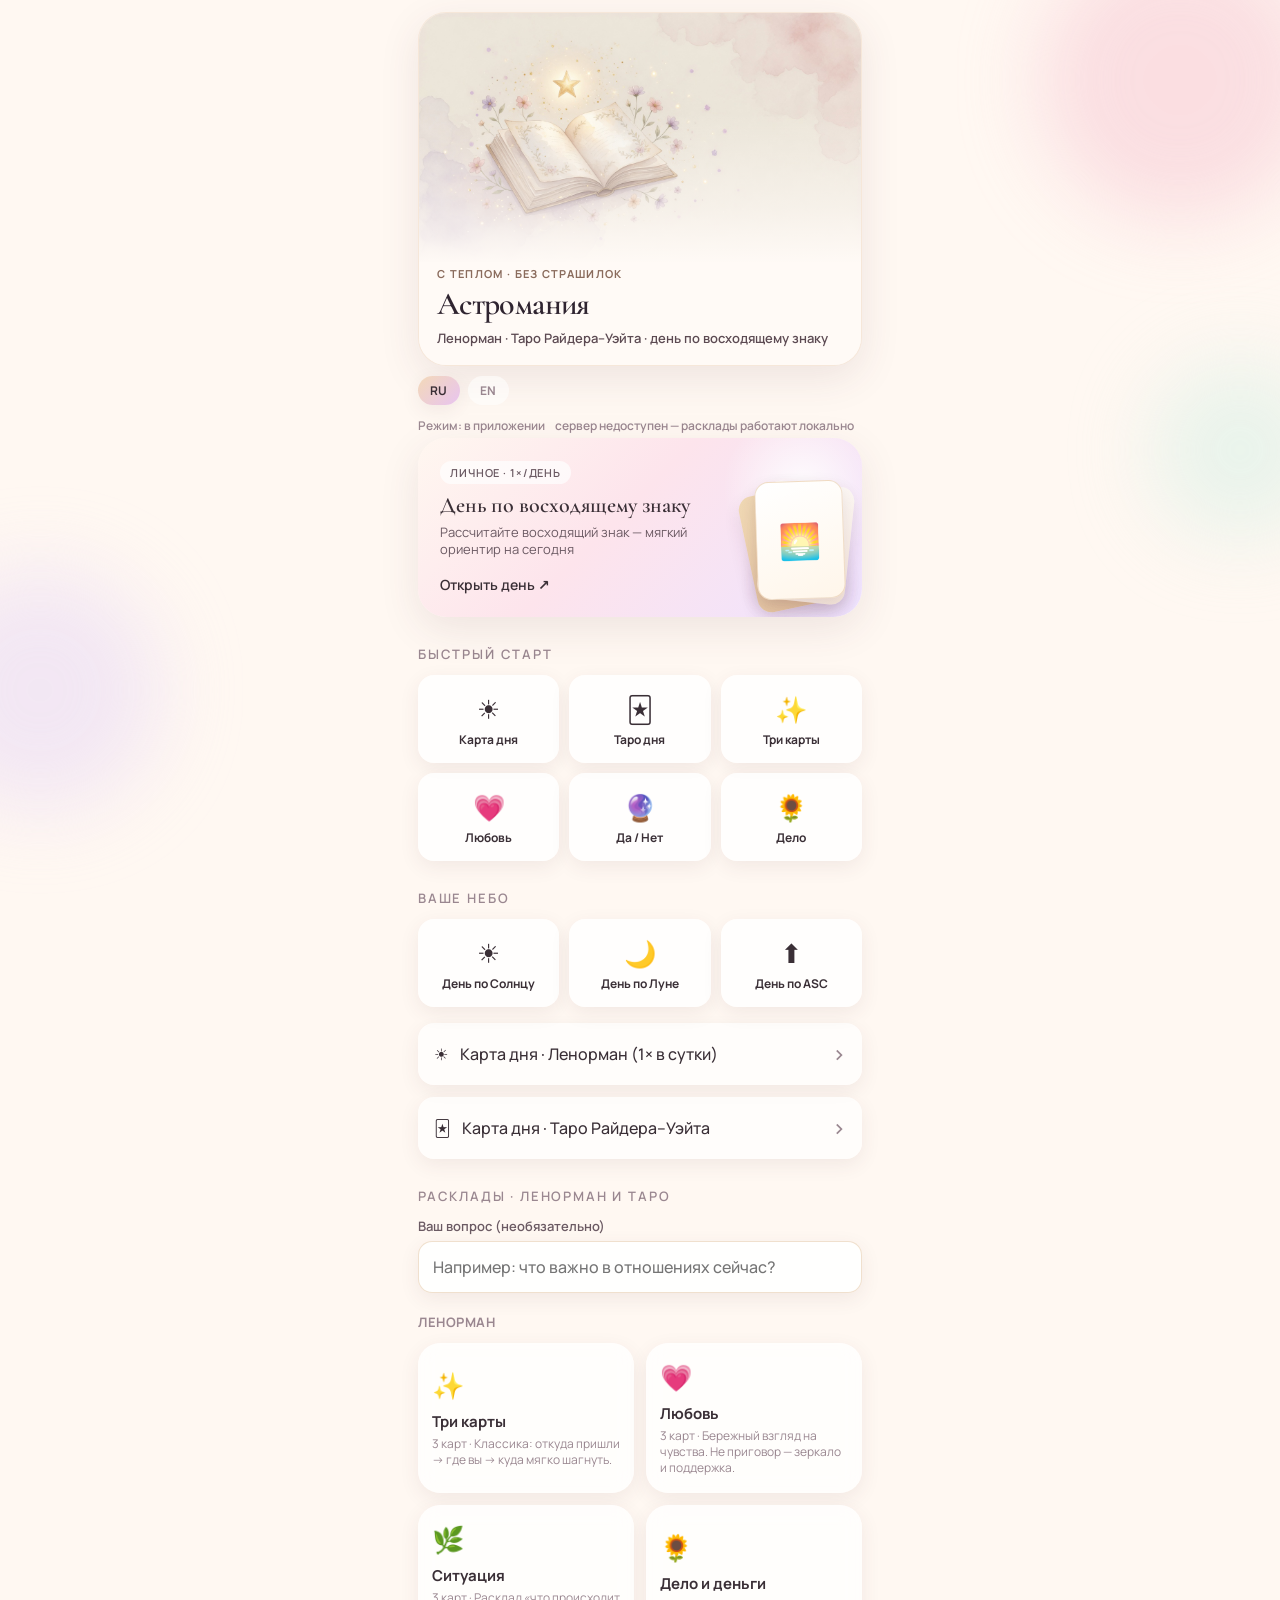
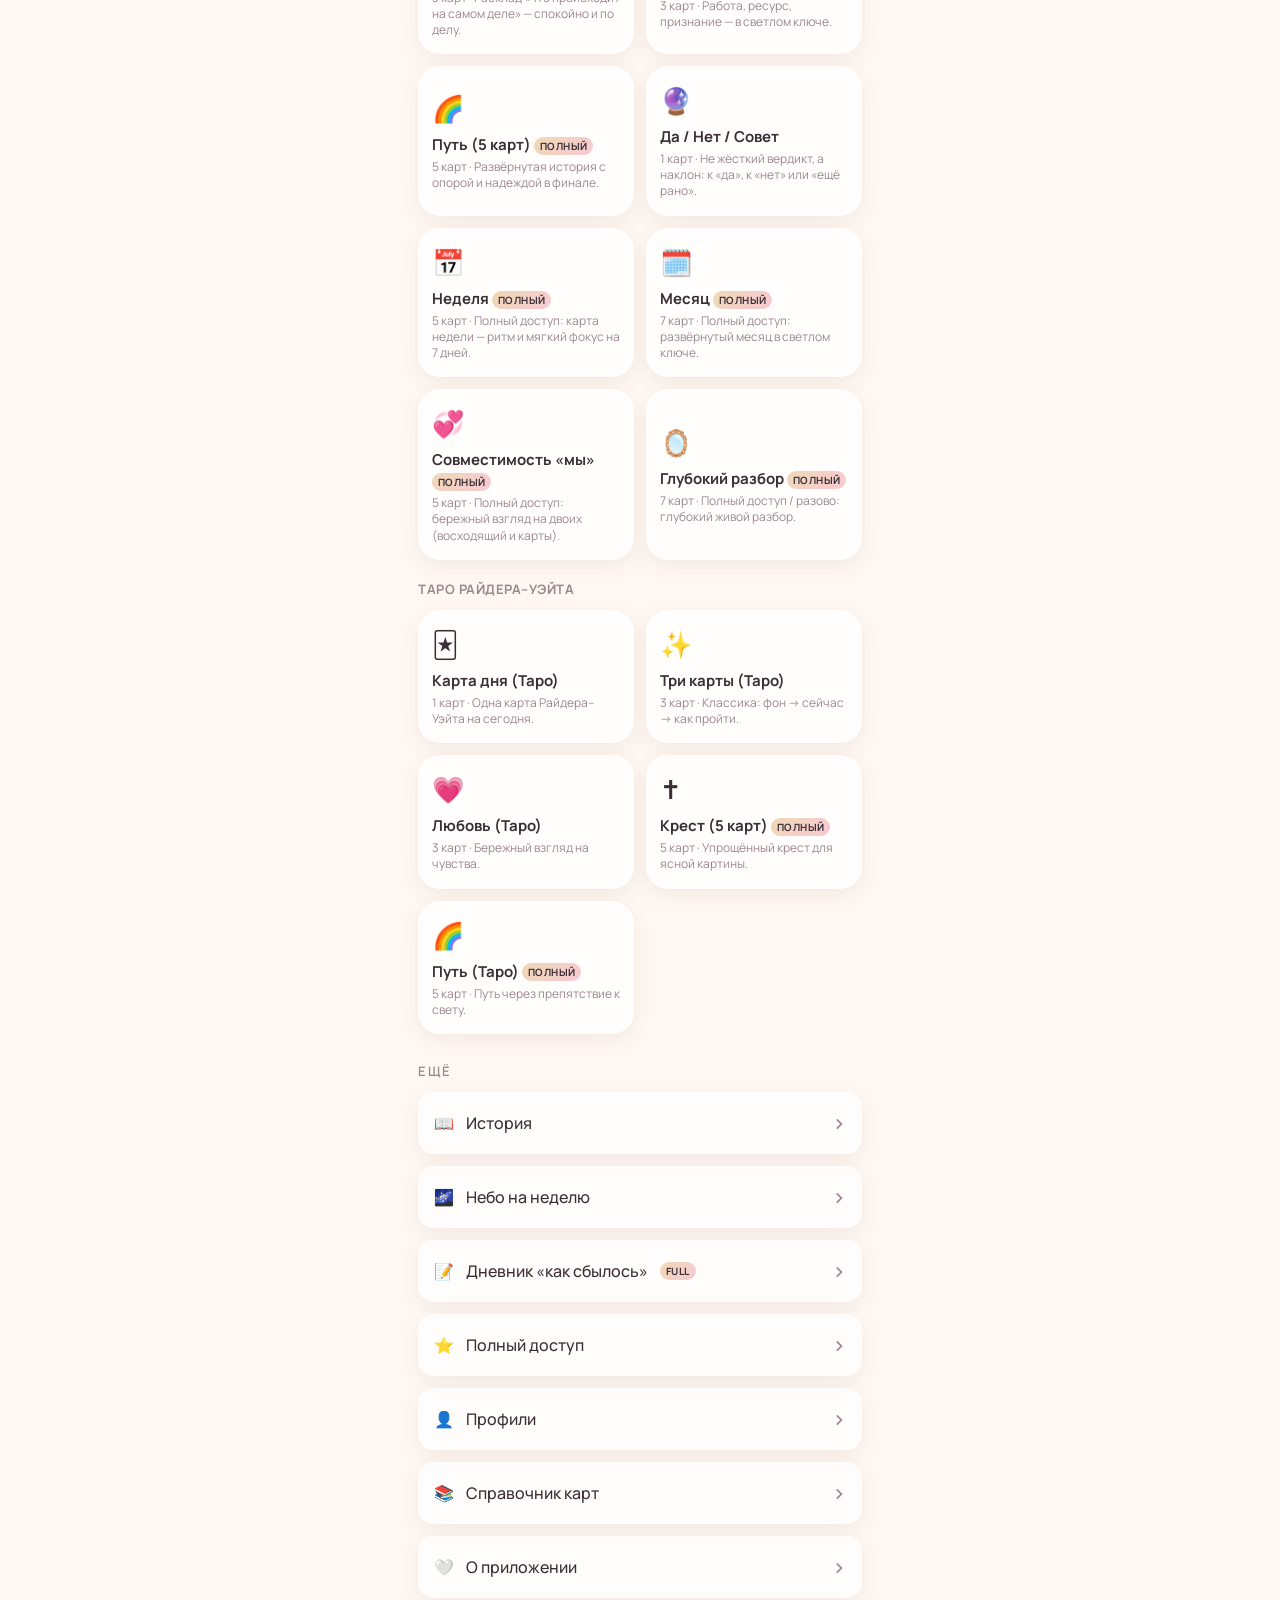
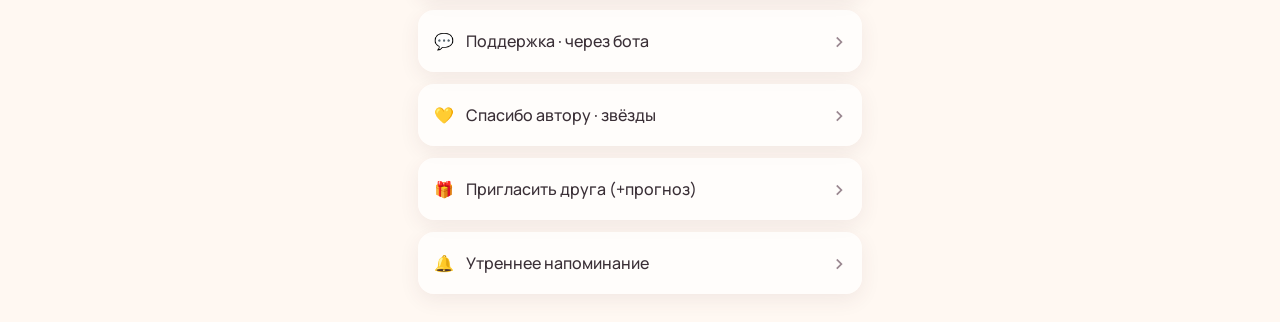
==== commit 0d409b7b: "Солнце и Луна: расчёт, профиль и день по знакам Натал: Солнце + Луна + ASC; день по Солнцу / Луне / " ====
--- a/miniapp/index.html
+++ b/miniapp/index.html
@@ -9,7 +9,7 @@
   <link rel="preconnect" href="https://fonts.googleapis.com" />
   <link rel="preconnect" href="https://fonts.gstatic.com" crossorigin />
   <link href="https://fonts.googleapis.com/css2?family=Cormorant+Garamond:ital,wght@0,500;0,600;0,700;1,500&family=Manrope:wght@400;500;600;700&display=swap" rel="stylesheet" />
-  <link rel="stylesheet" href="css/app.css?v=20260723m" />
+  <link rel="stylesheet" href="css/app.css?v=20260723o" />
 </head>
 <body>
   <div class="bg-orbs" aria-hidden="true">
@@ -62,6 +62,7 @@
       <div class="profile-chip hidden" id="profile-chip">
         <div>
           <strong id="profile-chip-sign">—</strong>
+          <div class="profile-big-three muted" id="profile-chip-big3"></div>
           <span class="muted" id="profile-chip-meta"></span>
         </div>
         <button type="button" class="chip-edit" id="btn-edit-profile">Изменить</button>
@@ -79,6 +80,13 @@
         <button type="button" class="quick-tile" data-quick="love"><span class="emoji">💗</span><span data-i18n="q_love">Любовь</span></button>
         <button type="button" class="quick-tile" data-quick="yesno"><span class="emoji">🔮</span><span data-i18n="q_yesno">Да / Нет</span></button>
         <button type="button" class="quick-tile" data-quick="work"><span class="emoji">🌻</span><span data-i18n="q_work">Дело</span></button>
+      </div>
+
+      <h3 class="section-title" data-i18n="section_astro">Ваше небо</h3>
+      <div class="quick-grid quick-grid-astro" id="astro-day-grid">
+        <button type="button" class="quick-tile" data-astro-day="sun_day"><span class="emoji">☀️</span><span data-i18n="q_sun_day">День по Солнцу</span></button>
+        <button type="button" class="quick-tile" data-astro-day="moon_day"><span class="emoji">🌙</span><span data-i18n="q_moon_day">День по Луне</span></button>
+        <button type="button" class="quick-tile" data-astro-day="asc_day"><span class="emoji">⬆️</span><span data-i18n="q_asc_day">День по ASC</span></button>
       </div>
 
       <button type="button" class="link-row" id="btn-day">
@@ -309,7 +317,7 @@
         <p><strong>Астромания</strong> — светлые расклады Ленорман и Таро Райдера–Уэйта, день по восходящему знаку и тёплый прогноз. Без страшилок.</p>
         <ul>
           <li>Карта дня и день по восходящему знаку — раз в сутки</li>
-          <li>Живой прогноз: бесплатно 3 в сутки · полный доступ без ограничения</li>
+          <li>Живой прогноз: 3 в сутки · полный доступ без ограничения</li>
           <li>Оплата звёздами Телеграма ⭐</li>
           <li>Поддержка — связь с автором в один шаг</li>
         </ul>
@@ -319,9 +327,9 @@
     </section>
   </div>
 
-  <script src="js/config.js?v=20260723m"></script>
-  <script src="js/data.js?v=20260723m"></script>
-  <script src="js/i18n.js?v=20260723m"></script>
-  <script src="js/app.js?v=20260723m"></script>
+  <script src="js/config.js?v=20260723o"></script>
+  <script src="js/data.js?v=20260723o"></script>
+  <script src="js/i18n.js?v=20260723o"></script>
+  <script src="js/app.js?v=20260723o"></script>
 </body>
 </html>
--- a/miniapp/css/app.css
+++ b/miniapp/css/app.css
@@ -951,6 +951,39 @@
   font-size: 22px;
   margin-bottom: 4px;
 }
+.toast {
+  position: fixed;
+  left: 50%;
+  bottom: calc(28px + var(--safe-b));
+  transform: translateX(-50%) translateY(20px);
+  max-width: min(92vw, 360px);
+  padding: 12px 16px;
+  border-radius: 14px;
+  background: rgba(47, 36, 48, 0.92);
+  color: #fffaf5;
+  font-size: 13px;
+  font-weight: 600;
+  line-height: 1.35;
+  z-index: 100;
+  opacity: 0;
+  pointer-events: none;
+  transition: opacity 0.2s ease, transform 0.2s ease;
+  box-shadow: 0 10px 30px rgba(40, 20, 30, 0.25);
+}
+.toast.show {
+  opacity: 1;
+  transform: translateX(-50%) translateY(0);
+}
+.profile-big-three {
+  margin-top: 4px;
+  font-size: 12px;
+  font-weight: 600;
+  line-height: 1.35;
+  color: var(--ink-soft);
+}
+.quick-grid-astro {
+  grid-template-columns: 1fr 1fr 1fr;
+}
 .question-box {
   margin-bottom: 12px;
   position: relative;
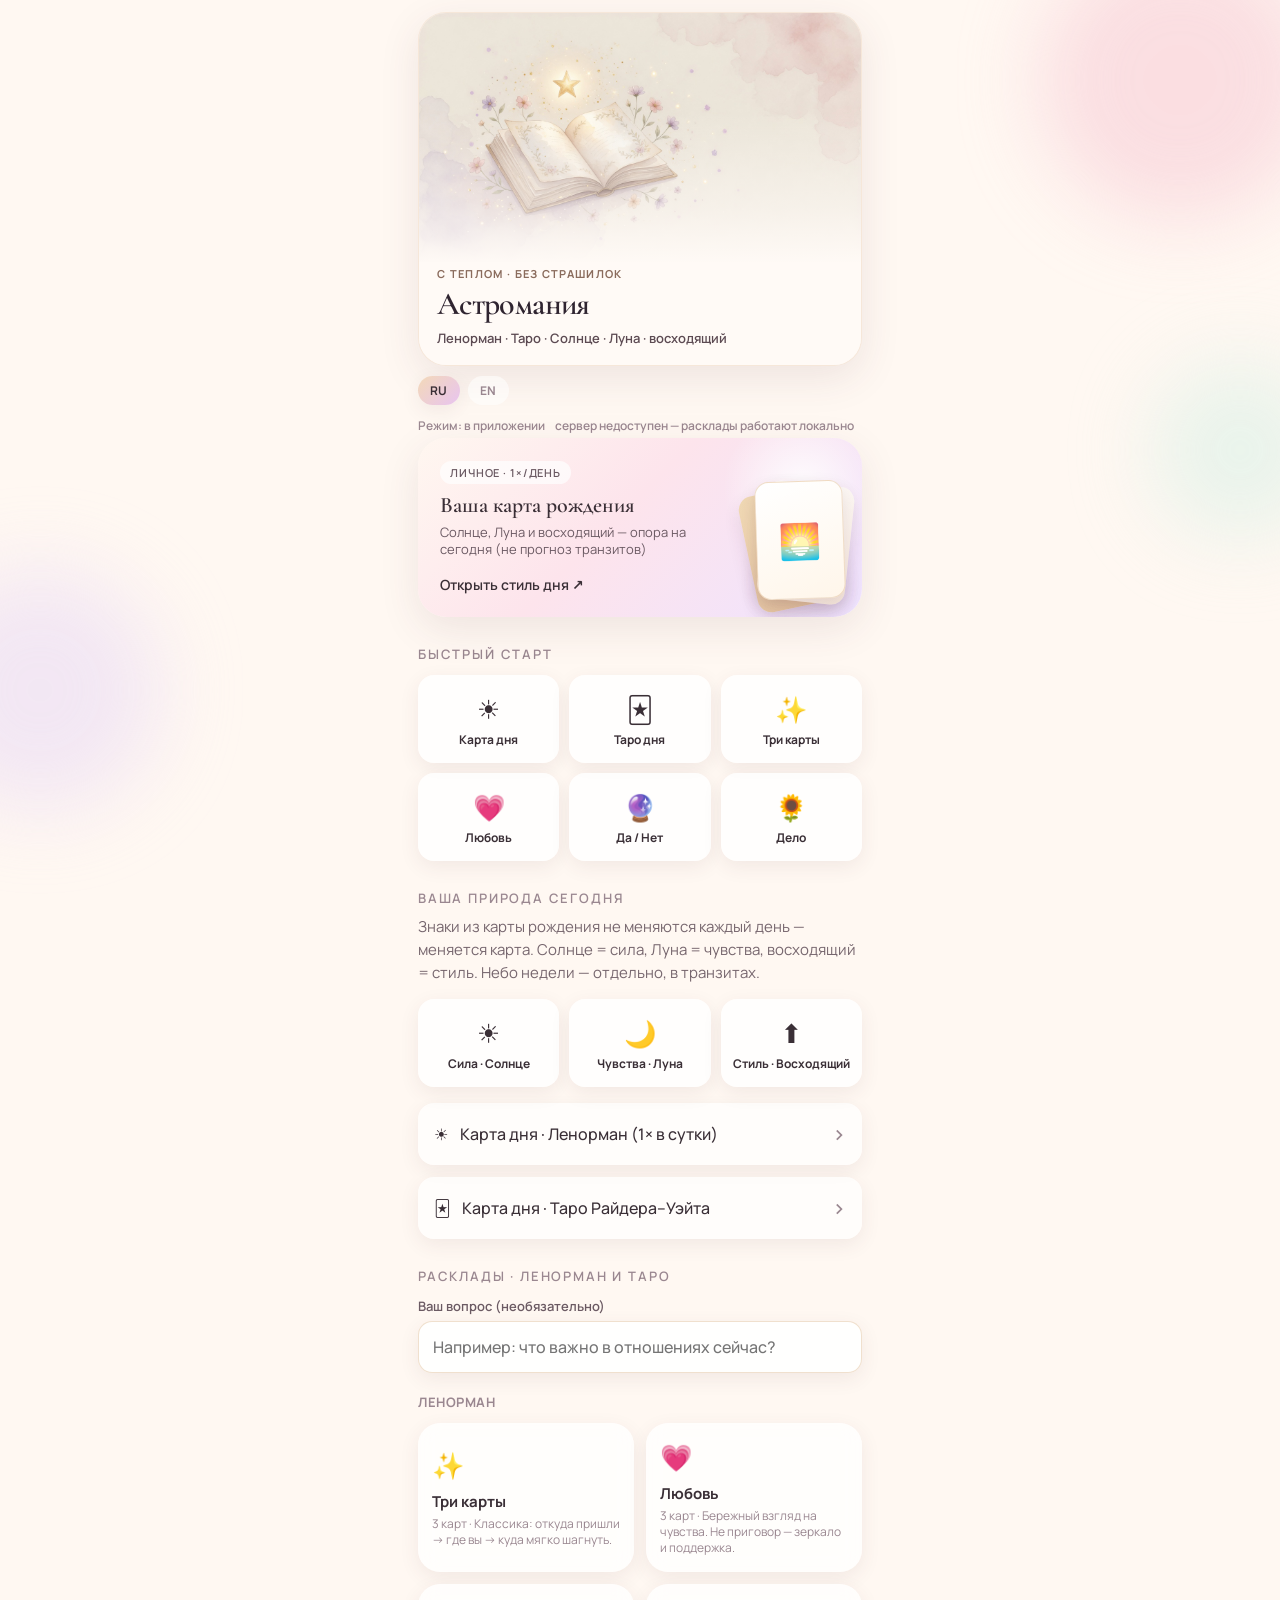
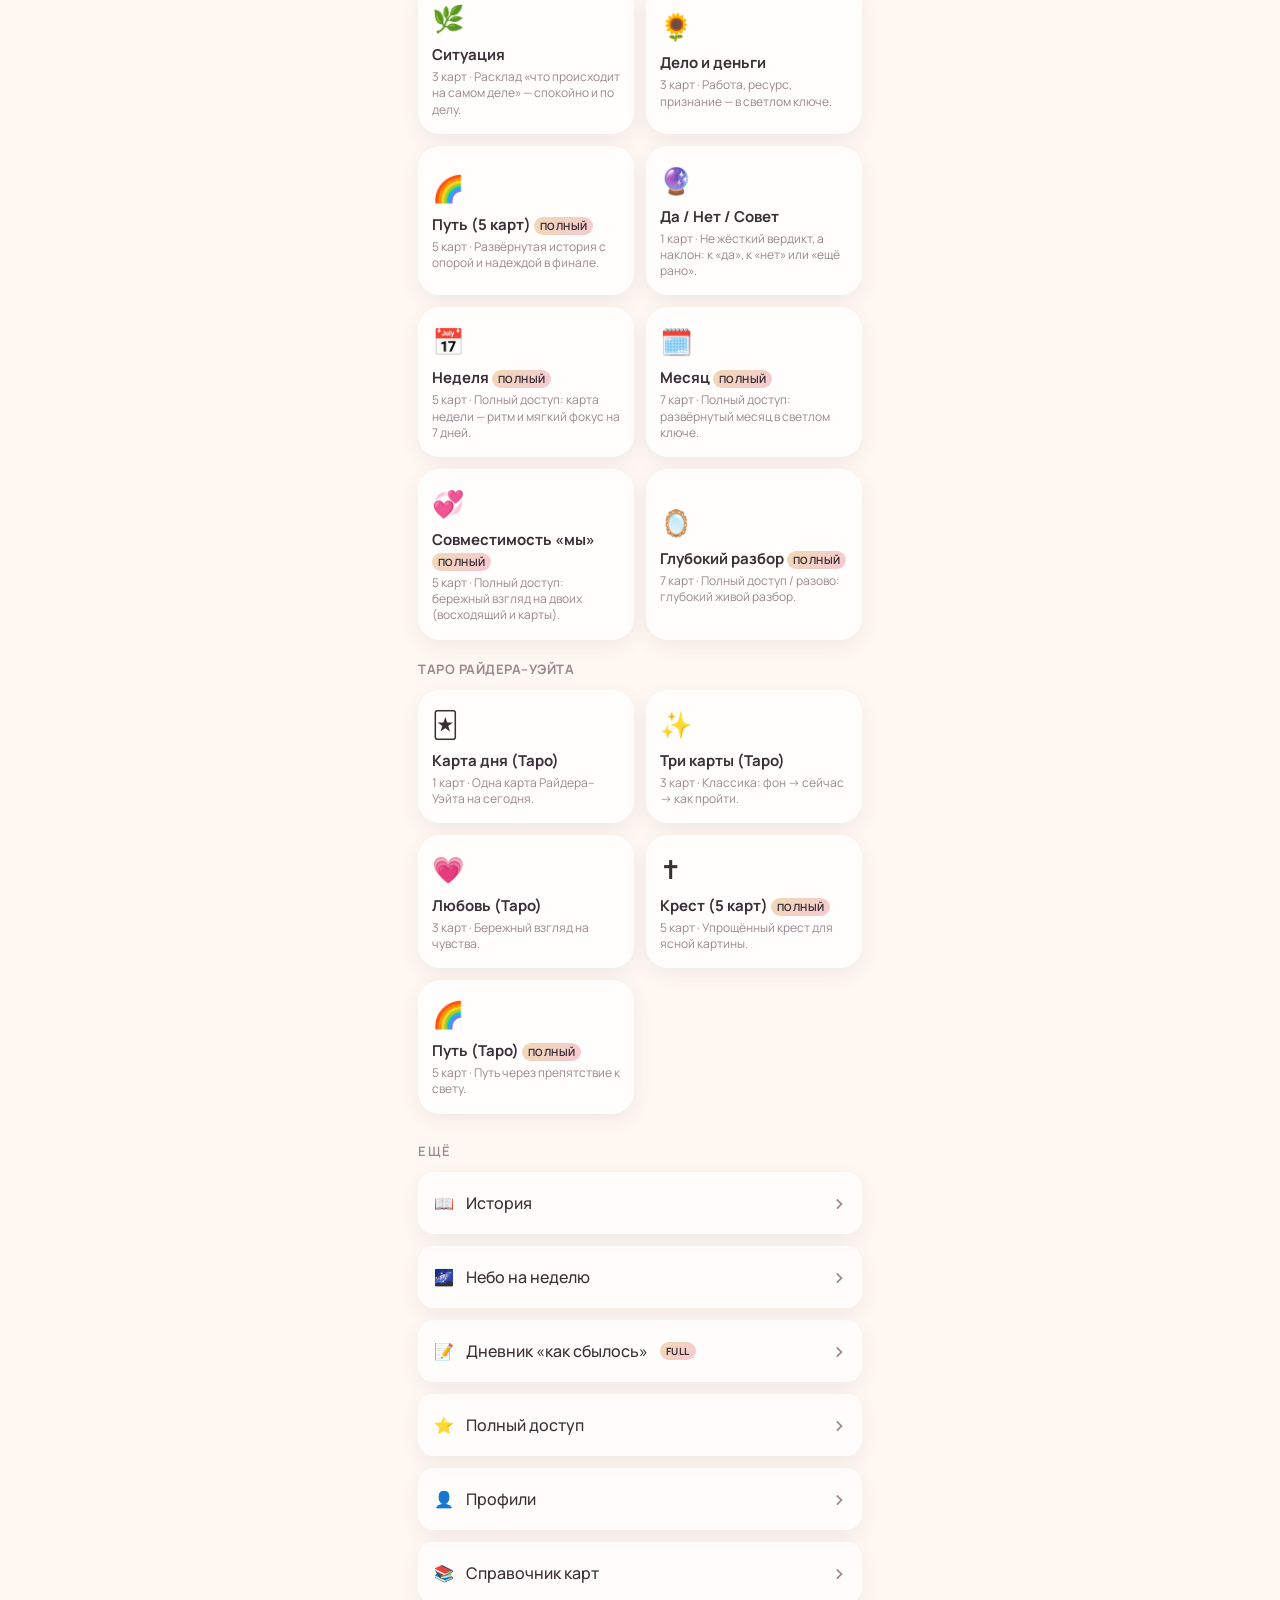
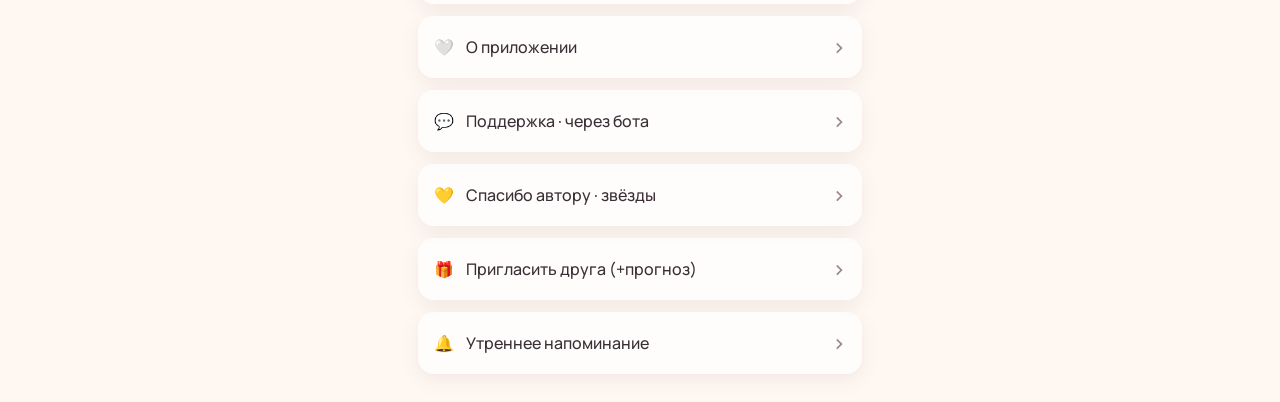
==== commit df75d2f2: "Астрологика: ASC → восходящий, честные роли Солнце/Луна/стиль - Убраны «День по ASC» и англицизмы в " ====
--- a/miniapp/index.html
+++ b/miniapp/index.html
@@ -9,7 +9,7 @@
   <link rel="preconnect" href="https://fonts.googleapis.com" />
   <link rel="preconnect" href="https://fonts.gstatic.com" crossorigin />
   <link href="https://fonts.googleapis.com/css2?family=Cormorant+Garamond:ital,wght@0,500;0,600;0,700;1,500&family=Manrope:wght@400;500;600;700&display=swap" rel="stylesheet" />
-  <link rel="stylesheet" href="css/app.css?v=20260723o" />
+  <link rel="stylesheet" href="css/app.css?v=20260723p" />
 </head>
 <body>
   <div class="bg-orbs" aria-hidden="true">
@@ -31,7 +31,7 @@
             <p class="eyebrow" data-i18n="eyebrow">с теплом · без страшилок</p>
             <h1 data-i18n="brand">Астромания</h1>
             <p class="hero-hello" id="hero-hello"></p>
-            <p class="hero-tagline" data-i18n="tagline">Ленорман · Таро Райдера–Уэйта · день по восходящему знаку</p>
+            <p class="hero-tagline" data-i18n="tagline">Ленорман · Таро · Солнце · Луна · восходящий</p>
           </div>
         </div>
         <div class="lang-bar" id="lang-bar">
@@ -48,8 +48,8 @@
         <div class="hero-glow"></div>
         <div class="hero-content">
           <span class="pill" data-i18n="pill_personal">личное · 1×/день</span>
-          <h2 data-i18n="asc_title">День по восходящему знаку</h2>
-          <p id="asc-hero-sub" data-i18n="asc_sub">Рассчитайте восходящий знак — мягкий ориентир на сегодня</p>
+          <h2 data-i18n="asc_title">Ваша карта рождения</h2>
+          <p id="asc-hero-sub" data-i18n="asc_sub">Солнце, Луна и восходящий — опора на сегодня (не прогноз транзитов)</p>
           <span class="cta" id="asc-hero-cta" data-i18n="asc_cta">Открыть день ↗</span>
         </div>
         <div class="hero-stack" aria-hidden="true">
@@ -82,11 +82,12 @@
         <button type="button" class="quick-tile" data-quick="work"><span class="emoji">🌻</span><span data-i18n="q_work">Дело</span></button>
       </div>
 
-      <h3 class="section-title" data-i18n="section_astro">Ваше небо</h3>
+      <h3 class="section-title" data-i18n="section_astro">Ваша природа сегодня</h3>
+      <p class="muted section-hint" data-i18n="astro_hint">Знаки из карты рождения не меняются каждый день — меняется карта. Солнце = сила, Луна = чувства, восходящий = стиль. Небо недели — отдельно, в транзитах.</p>
       <div class="quick-grid quick-grid-astro" id="astro-day-grid">
-        <button type="button" class="quick-tile" data-astro-day="sun_day"><span class="emoji">☀️</span><span data-i18n="q_sun_day">День по Солнцу</span></button>
-        <button type="button" class="quick-tile" data-astro-day="moon_day"><span class="emoji">🌙</span><span data-i18n="q_moon_day">День по Луне</span></button>
-        <button type="button" class="quick-tile" data-astro-day="asc_day"><span class="emoji">⬆️</span><span data-i18n="q_asc_day">День по ASC</span></button>
+        <button type="button" class="quick-tile" data-astro-day="sun_day"><span class="emoji">☀️</span><span data-i18n="q_sun_day">Сила · Солнце</span></button>
+        <button type="button" class="quick-tile" data-astro-day="moon_day"><span class="emoji">🌙</span><span data-i18n="q_moon_day">Чувства · Луна</span></button>
+        <button type="button" class="quick-tile" data-astro-day="asc_day"><span class="emoji">⬆️</span><span data-i18n="q_asc_day">Стиль · Восходящий</span></button>
       </div>
 
       <button type="button" class="link-row" id="btn-day">
@@ -314,12 +315,13 @@
       <button type="button" class="back-btn" data-go="home">← Назад</button>
       <h2>С теплом</h2>
       <div class="about-card">
-        <p><strong>Астромания</strong> — светлые расклады Ленорман и Таро Райдера–Уэйта, день по восходящему знаку и тёплый прогноз. Без страшилок.</p>
+        <p><strong>Астромания</strong> — светлые расклады Ленорман и Таро Райдера–Уэйта, большая тройка (Солнце, Луна, восходящий) и тёплый прогноз. Без страшилок.</p>
         <ul>
-          <li>Карта дня и день по восходящему знаку — раз в сутки</li>
+          <li>Карта дня и линзы рождения (сила / чувства / стиль) — раз в сутки</li>
+          <li>Знаки не «меняются погодой» — это ваша карта; карта дня — свежий импульс</li>
+          <li>Небо на неделю — общий фон (транзиты), отдельно от личной карты</li>
           <li>Живой прогноз: 3 в сутки · полный доступ без ограничения</li>
-          <li>Оплата звёздами Телеграма ⭐</li>
-          <li>Поддержка — связь с автором в один шаг</li>
+          <li>Оплата звёздами Телеграма ⭐ · поддержка только через бота</li>
         </ul>
         <p class="muted">Не замена врачу, юристу или живому практику 🤍</p>
         <button type="button" class="primary-btn" id="btn-support-about" style="margin-top:16px" data-i18n="btn_support">💬 Поддержка · через бота</button>
@@ -327,9 +329,9 @@
     </section>
   </div>
 
-  <script src="js/config.js?v=20260723o"></script>
-  <script src="js/data.js?v=20260723o"></script>
-  <script src="js/i18n.js?v=20260723o"></script>
-  <script src="js/app.js?v=20260723o"></script>
+  <script src="js/config.js?v=20260723p"></script>
+  <script src="js/data.js?v=20260723p"></script>
+  <script src="js/i18n.js?v=20260723p"></script>
+  <script src="js/app.js?v=20260723p"></script>
 </body>
 </html>
--- a/miniapp/css/app.css
+++ b/miniapp/css/app.css
@@ -118,6 +118,12 @@
   color: var(--muted);
   font-weight: 600;
 }
+.section-hint {
+  margin: -4px 0 14px;
+  font-size: 13px;
+  line-height: 1.45;
+  opacity: 0.92;
+}
 .lead, .muted {
   color: var(--ink-soft);
   line-height: 1.55;
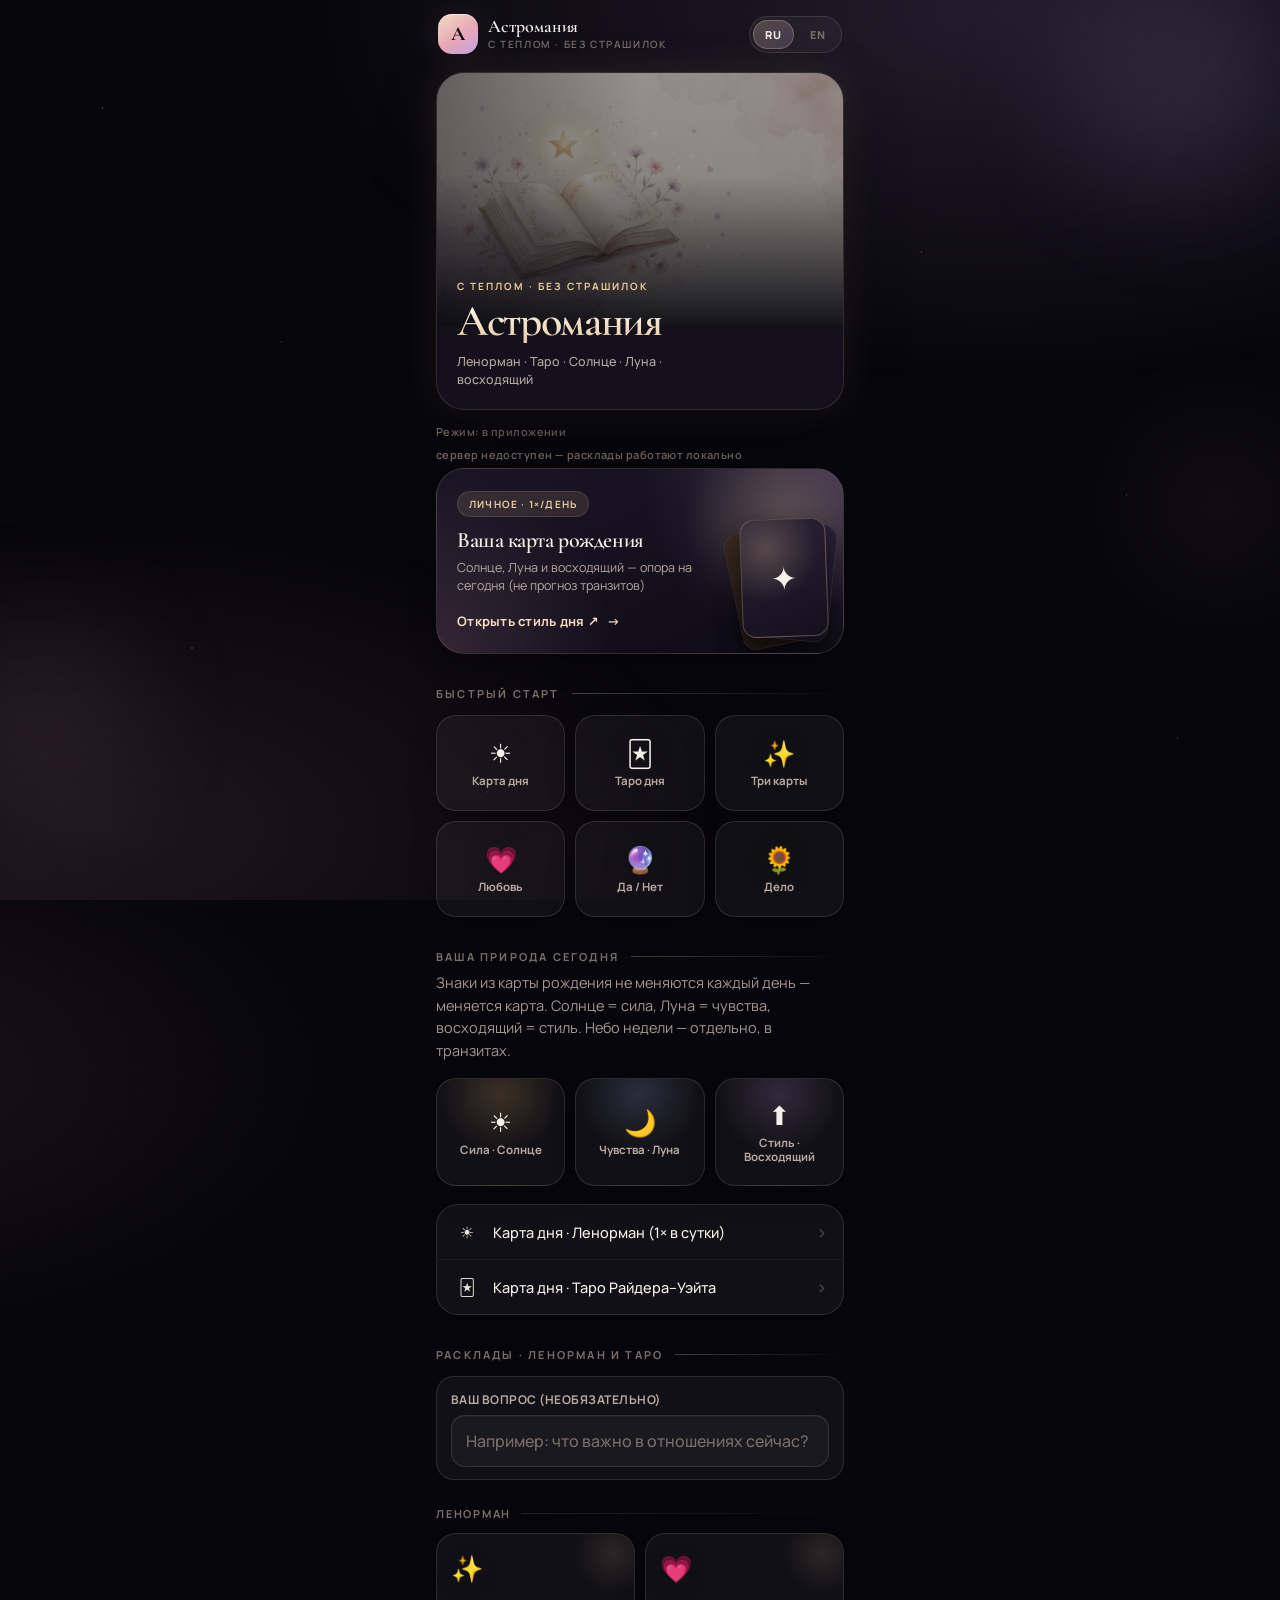
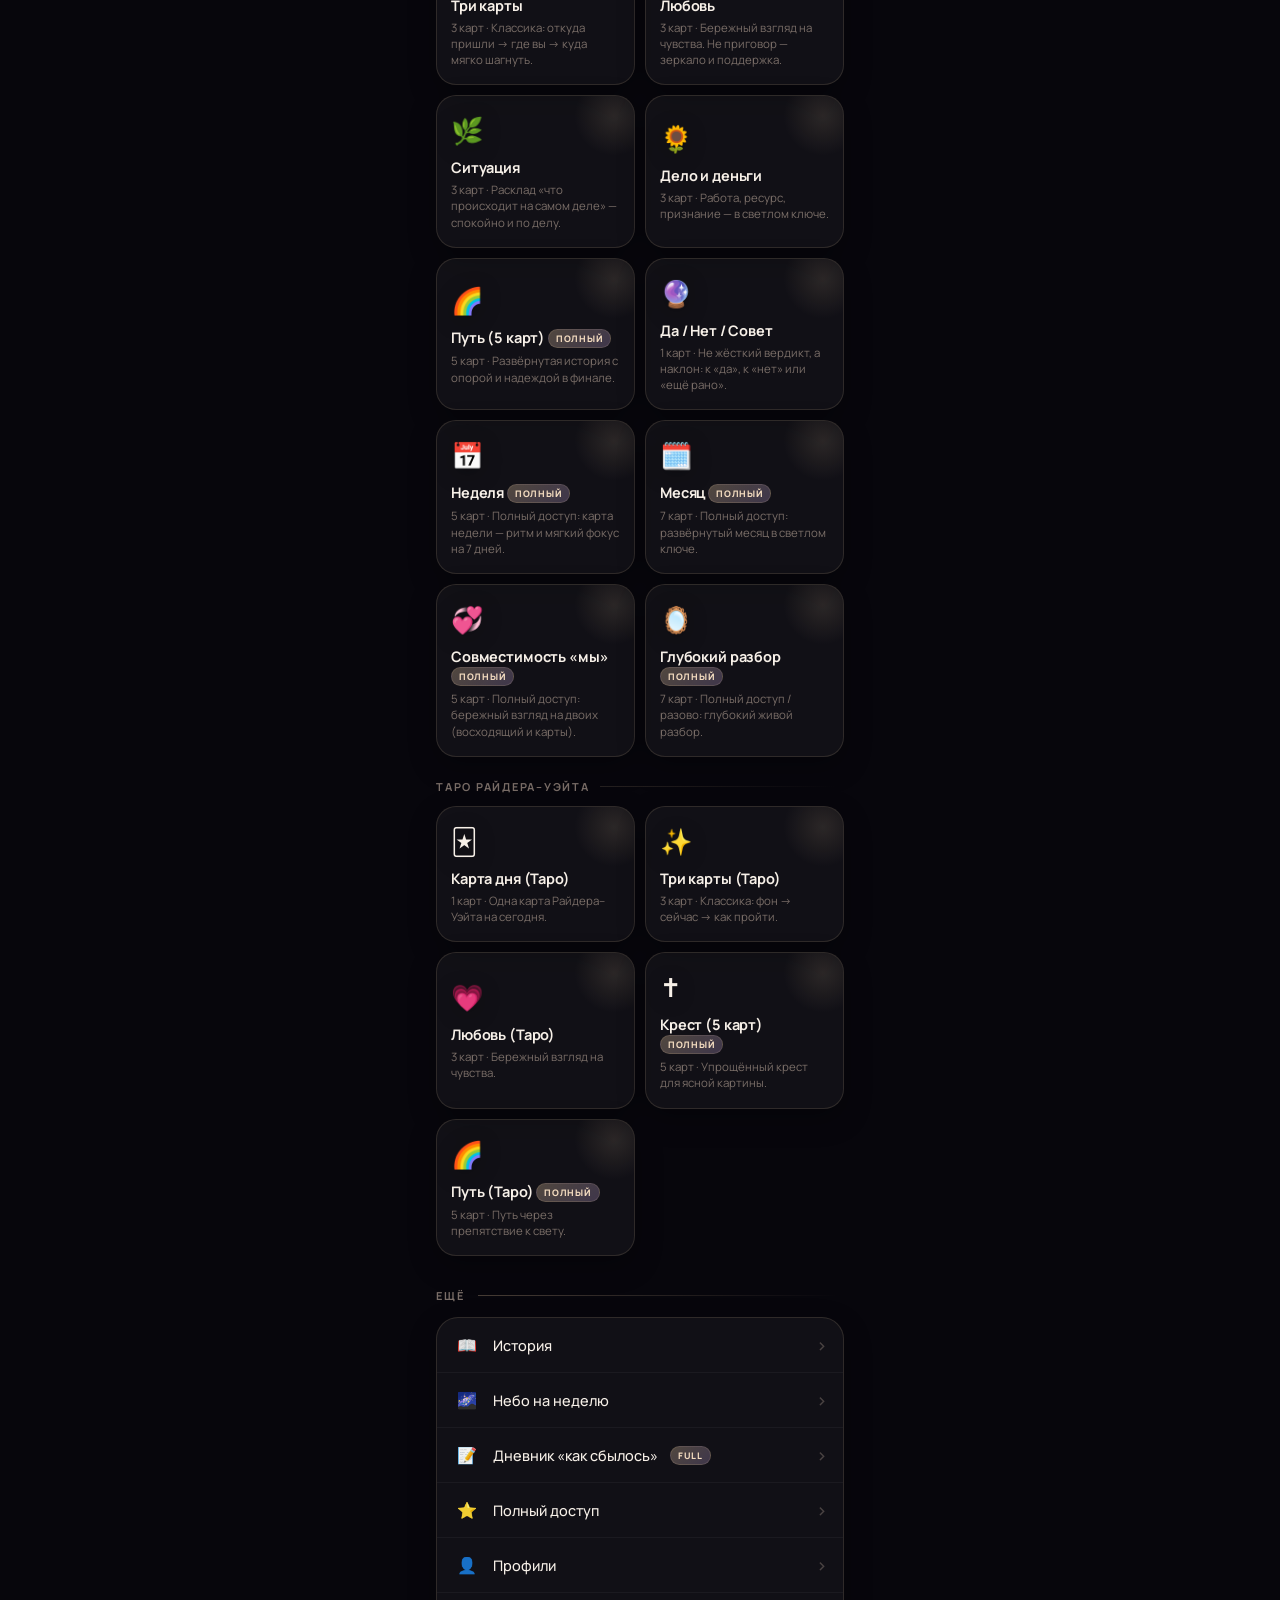
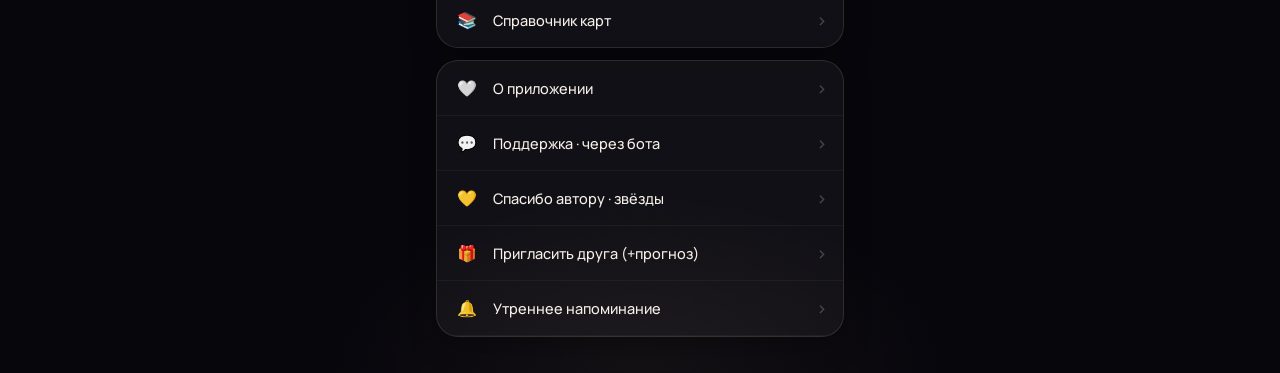
==== commit 8284d3d5: "UI: Noir Orchid — премиальный тёмный дизайн Mini App Editorial type, glass-карточки, созвездие, шамп" ====
--- a/miniapp/index.html
+++ b/miniapp/index.html
@@ -3,13 +3,14 @@
 <head>
   <meta charset="UTF-8" />
   <meta name="viewport" content="width=device-width, initial-scale=1, maximum-scale=1, user-scalable=no, viewport-fit=cover" />
-  <meta name="theme-color" content="#FFF8F2" />
+  <meta name="theme-color" content="#07060c" />
+  <meta name="color-scheme" content="dark" />
   <title>Астромания</title>
   <script src="https://telegram.org/js/telegram-web-app.js"></script>
   <link rel="preconnect" href="https://fonts.googleapis.com" />
   <link rel="preconnect" href="https://fonts.gstatic.com" crossorigin />
-  <link href="https://fonts.googleapis.com/css2?family=Cormorant+Garamond:ital,wght@0,500;0,600;0,700;1,500&family=Manrope:wght@400;500;600;700&display=swap" rel="stylesheet" />
-  <link rel="stylesheet" href="css/app.css?v=20260723p" />
+  <link href="https://fonts.googleapis.com/css2?family=Cormorant+Garamond:ital,wght@0,500;0,600;0,700;1,500&family=Manrope:wght@400;500;600;700;800&display=swap" rel="stylesheet" />
+  <link rel="stylesheet" href="css/app.css?v=20260723q" />
 </head>
 <body>
   <div class="bg-orbs" aria-hidden="true">
@@ -22,6 +23,20 @@
     <!-- HOME -->
     <section id="view-home" class="view active">
       <header class="top">
+        <div class="top-chrome">
+          <div class="brand-mark">
+            <div class="monogram" aria-hidden="true">А</div>
+            <div class="brand-mark-text">
+              <span class="brand-name" data-i18n="brand">Астромания</span>
+              <span class="brand-sub" data-i18n="eyebrow">с теплом · без страшилок</span>
+            </div>
+          </div>
+          <div class="lang-bar" id="lang-bar">
+            <button type="button" class="lang-btn active" data-set-lang="ru">RU</button>
+            <button type="button" class="lang-btn" data-set-lang="en">EN</button>
+          </div>
+        </div>
+
         <div class="hero-banner">
           <div class="hero-banner-media">
             <img src="assets/hero.jpg" alt="" class="hero-img" width="1280" height="720" />
@@ -34,10 +49,6 @@
             <p class="hero-tagline" data-i18n="tagline">Ленорман · Таро · Солнце · Луна · восходящий</p>
           </div>
         </div>
-        <div class="lang-bar" id="lang-bar">
-          <button type="button" class="lang-btn active" data-set-lang="ru">RU</button>
-          <button type="button" class="lang-btn" data-set-lang="en">EN</button>
-        </div>
         <div class="status-bar" id="status-bar">
           <span id="status-ai" data-i18n="status_loading">Прогноз: …</span>
           <span id="status-prem">·</span>
@@ -50,12 +61,12 @@
           <span class="pill" data-i18n="pill_personal">личное · 1×/день</span>
           <h2 data-i18n="asc_title">Ваша карта рождения</h2>
           <p id="asc-hero-sub" data-i18n="asc_sub">Солнце, Луна и восходящий — опора на сегодня (не прогноз транзитов)</p>
-          <span class="cta" id="asc-hero-cta" data-i18n="asc_cta">Открыть день ↗</span>
+          <span class="cta" id="asc-hero-cta" data-i18n="asc_cta">Открыть стиль дня</span>
         </div>
         <div class="hero-stack" aria-hidden="true">
           <div class="mini-card back"></div>
           <div class="mini-card mid"></div>
-          <div class="mini-card front">🌅</div>
+          <div class="mini-card front">✦</div>
         </div>
       </button>
 
@@ -90,16 +101,18 @@
         <button type="button" class="quick-tile" data-astro-day="asc_day"><span class="emoji">⬆️</span><span data-i18n="q_asc_day">Стиль · Восходящий</span></button>
       </div>
 
-      <button type="button" class="link-row" id="btn-day">
-        <span>☀️</span>
-        <span data-i18n="btn_day">Карта дня · Ленорман (1× в сутки)</span>
-        <span class="chev">›</span>
-      </button>
-      <button type="button" class="link-row" id="btn-tarot-day">
-        <span>🃏</span>
-        <span data-i18n="btn_tarot_day">Карта дня · Таро Райдера–Уэйта</span>
-        <span class="chev">›</span>
-      </button>
+      <div class="menu-block" style="margin-top:18px">
+        <button type="button" class="link-row" id="btn-day">
+          <span>☀️</span>
+          <span data-i18n="btn_day">Карта дня · Ленорман (1× в сутки)</span>
+          <span class="chev">›</span>
+        </button>
+        <button type="button" class="link-row" id="btn-tarot-day">
+          <span>🃏</span>
+          <span data-i18n="btn_tarot_day">Карта дня · Таро Райдера–Уэйта</span>
+          <span class="chev">›</span>
+        </button>
+      </div>
 
       <h3 class="section-title" data-i18n="section_spreads">Расклады · Ленорман и Таро</h3>
       <div class="question-box">
@@ -111,18 +124,23 @@
       <div class="spread-grid" id="spread-grid"></div>
 
       <h3 class="section-title" data-i18n="section_more">Ещё</h3>
-      <button type="button" class="link-row" id="btn-history"><span>📖</span><span data-i18n="btn_history">История</span><span class="chev">›</span></button>
-      <button type="button" class="link-row" id="btn-transits"><span>🌌</span><span data-i18n="btn_transits">Небо на неделю</span><span class="chev">›</span></button>
-      <button type="button" class="link-row" id="btn-journal"><span>📝</span><span data-i18n="btn_journal">Дневник «как сбылось»</span><span class="pill-mini">FULL</span><span class="chev">›</span></button>
-      <button type="button" class="link-row" id="btn-premium"><span>⭐</span><span data-i18n="btn_premium">Полный доступ</span><span class="chev">›</span></button>
-      <button type="button" class="link-row" id="btn-profiles"><span>👤</span><span data-i18n="btn_profiles">Профили</span><span class="chev">›</span></button>
-      <button type="button" class="link-row" id="btn-library"><span>📚</span><span data-i18n="btn_library">Справочник карт</span><span class="chev">›</span></button>
-      <button type="button" class="link-row" id="btn-about"><span>🤍</span><span data-i18n="btn_about">О приложении</span><span class="chev">›</span></button>
-      <button type="button" class="link-row" id="btn-support"><span>💬</span><span data-i18n="btn_support">Поддержка · через бота</span><span class="chev">›</span></button>
-      <button type="button" class="link-row" id="btn-thanks"><span>💛</span><span data-i18n="btn_thanks">Спасибо автору · звёзды</span><span class="chev">›</span></button>
-      <button type="button" class="link-row" id="btn-invite"><span>🎁</span><span data-i18n="btn_invite">Пригласить друга (+прогноз)</span><span class="chev">›</span></button>
-      <button type="button" class="link-row" id="btn-notify"><span>🔔</span><span data-i18n="btn_notify">Утреннее напоминание</span><span class="chev">›</span></button>
-      <button type="button" class="link-row hidden" id="btn-owner-stats"><span>📊</span><span data-i18n="btn_stats">Статистика (владелец)</span><span class="chev">›</span></button>
+      <div class="menu-block">
+        <button type="button" class="link-row" id="btn-history"><span>📖</span><span data-i18n="btn_history">История</span><span class="chev">›</span></button>
+        <button type="button" class="link-row" id="btn-transits"><span>🌌</span><span data-i18n="btn_transits">Небо на неделю</span><span class="chev">›</span></button>
+        <button type="button" class="link-row" id="btn-journal"><span>📝</span><span data-i18n="btn_journal">Дневник «как сбылось»</span><span class="pill-mini">FULL</span><span class="chev">›</span></button>
+        <button type="button" class="link-row" id="btn-premium"><span>⭐</span><span data-i18n="btn_premium">Полный доступ</span><span class="chev">›</span></button>
+        <button type="button" class="link-row" id="btn-profiles"><span>👤</span><span data-i18n="btn_profiles">Профили</span><span class="chev">›</span></button>
+        <button type="button" class="link-row" id="btn-library"><span>📚</span><span data-i18n="btn_library">Справочник карт</span><span class="chev">›</span></button>
+      </div>
+
+      <div class="menu-block" style="margin-top:12px">
+        <button type="button" class="link-row" id="btn-about"><span>🤍</span><span data-i18n="btn_about">О приложении</span><span class="chev">›</span></button>
+        <button type="button" class="link-row" id="btn-support"><span>💬</span><span data-i18n="btn_support">Поддержка · через бота</span><span class="chev">›</span></button>
+        <button type="button" class="link-row" id="btn-thanks"><span>💛</span><span data-i18n="btn_thanks">Спасибо автору · звёзды</span><span class="chev">›</span></button>
+        <button type="button" class="link-row" id="btn-invite"><span>🎁</span><span data-i18n="btn_invite">Пригласить друга (+прогноз)</span><span class="chev">›</span></button>
+        <button type="button" class="link-row" id="btn-notify"><span>🔔</span><span data-i18n="btn_notify">Утреннее напоминание</span><span class="chev">›</span></button>
+        <button type="button" class="link-row hidden" id="btn-owner-stats"><span>📊</span><span data-i18n="btn_stats">Статистика (владелец)</span><span class="chev">›</span></button>
+      </div>
     </section>
 
     <!-- INVITE -->
@@ -223,8 +241,8 @@
     <!-- PROFILE FORM -->
     <section id="view-profile" class="view">
       <button type="button" class="back-btn" data-go="home">← Назад</button>
-      <p class="eyebrow">восходящий знак</p>
-      <h2>Дата, время и место рождения</h2>
+      <p class="eyebrow">карта рождения</p>
+      <h2>Дата, время и место</h2>
       <form id="profile-form" class="profile-form">
         <label class="field"><span>Имя профиля</span><input type="text" id="f-label" value="Я" maxlength="40" /></label>
         <label class="field"><span>Дата рождения</span><input type="date" id="f-date" required /></label>
@@ -232,7 +250,7 @@
         <p class="field-hint">Не знаете точное время — поставьте 12:00 (восходящий знак будет приблизительным).</p>
         <label class="field"><span>Место рождения</span><input type="text" id="f-place" required placeholder="Москва" /></label>
         <p class="form-error hidden" id="form-error"></p>
-        <button type="submit" class="primary-btn" id="btn-calc-asc"><span id="calc-label">Рассчитать восходящий знак</span></button>
+        <button type="submit" class="primary-btn" id="btn-calc-asc"><span id="calc-label">Рассчитать карту</span></button>
       </form>
     </section>
 
@@ -313,6 +331,7 @@
     <!-- ABOUT -->
     <section id="view-about" class="view">
       <button type="button" class="back-btn" data-go="home">← Назад</button>
+      <p class="eyebrow">манифест</p>
       <h2>С теплом</h2>
       <div class="about-card">
         <p><strong>Астромания</strong> — светлые расклады Ленорман и Таро Райдера–Уэйта, большая тройка (Солнце, Луна, восходящий) и тёплый прогноз. Без страшилок.</p>
@@ -329,9 +348,9 @@
     </section>
   </div>
 
-  <script src="js/config.js?v=20260723p"></script>
-  <script src="js/data.js?v=20260723p"></script>
-  <script src="js/i18n.js?v=20260723p"></script>
-  <script src="js/app.js?v=20260723p"></script>
+  <script src="js/config.js?v=20260723q"></script>
+  <script src="js/data.js?v=20260723q"></script>
+  <script src="js/i18n.js?v=20260723q"></script>
+  <script src="js/app.js?v=20260723q"></script>
 </body>
 </html>
--- a/miniapp/css/app.css
+++ b/miniapp/css/app.css
@@ -1,42 +1,68 @@
+/* ═══════════════════════════════════════════════════════════
+   АСТРОМАНИЯ — Noir Orchid
+   Тёмный бархат · шампань · editorial type · glass
+   ═══════════════════════════════════════════════════════════ */
+
 :root {
-  --bg0: #fff8f2;
-  --bg1: #fff1e8;
-  --ink: #3a2f36;
-  --ink-soft: #6b5a63;
-  --muted: #9a8790;
-  --blush: #f7c9d4;
-  --peach: #ffd8c2;
-  --cream: #fff6ea;
-  --lilac: #e8d9f5;
-  --mint: #d8f0e6;
-  --gold: #d4a574;
-  --gold-soft: #f0d9b5;
-  --white: #ffffff;
-  --shadow: 0 12px 40px rgba(90, 50, 70, 0.10);
-  --shadow-soft: 0 6px 20px rgba(90, 50, 70, 0.08);
-  --radius: 22px;
+  --void: #07060c;
+  --void-2: #0e0c16;
+  --panel: rgba(255, 248, 242, 0.045);
+  --panel-2: rgba(255, 248, 242, 0.075);
+  --panel-solid: #14111c;
+  --line: rgba(232, 201, 160, 0.14);
+  --line-strong: rgba(232, 201, 160, 0.28);
+  --ink: #f7f0e8;
+  --ink-soft: #b8a9a0;
+  --muted: #7a6e68;
+  --champagne: #e8c9a0;
+  --champagne-hot: #f3dcc0;
+  --rose: #e8a8b8;
+  --orchid: #c9a8e8;
+  --mint-glow: #9ad4c4;
+  --danger: #e8909a;
+  --shadow: 0 24px 60px rgba(0, 0, 0, 0.45);
+  --shadow-soft: 0 10px 28px rgba(0, 0, 0, 0.28);
+  --glow-gold: 0 0 40px rgba(232, 201, 160, 0.12);
+  --radius: 24px;
   --radius-sm: 16px;
-  --font: "Manrope", system-ui, sans-serif;
-  --serif: "Cormorant Garamond", Georgia, serif;
+  --radius-xs: 12px;
+  --font: "Manrope", system-ui, -apple-system, sans-serif;
+  --serif: "Cormorant Garamond", "Times New Roman", Georgia, serif;
+  --mono: ui-monospace, "SF Mono", Menlo, monospace;
   --safe-b: env(safe-area-inset-bottom, 0px);
   --safe-t: env(safe-area-inset-top, 0px);
-}
-
-* { box-sizing: border-box; -webkit-tap-highlight-color: transparent; }
+  --ease: cubic-bezier(0.22, 1, 0.36, 1);
+  --ease-spring: cubic-bezier(0.34, 1.4, 0.64, 1);
+}
+
+* {
+  box-sizing: border-box;
+  -webkit-tap-highlight-color: transparent;
+}
+
 html, body {
   margin: 0;
   padding: 0;
   min-height: 100%;
   font-family: var(--font);
   color: var(--ink);
-  background: var(--bg0);
+  background: var(--void);
   overflow-x: hidden;
-}
+  -webkit-font-smoothing: antialiased;
+  text-rendering: optimizeLegibility;
+}
+
 body {
-  padding-top: calc(12px + var(--safe-t));
-  padding-bottom: calc(28px + var(--safe-b));
-}
-
+  padding-top: calc(10px + var(--safe-t));
+  padding-bottom: calc(36px + var(--safe-b));
+  background:
+    radial-gradient(1200px 600px at 80% -10%, rgba(201, 168, 232, 0.12), transparent 55%),
+    radial-gradient(900px 500px at -10% 30%, rgba(232, 168, 184, 0.08), transparent 50%),
+    radial-gradient(700px 400px at 50% 100%, rgba(232, 201, 160, 0.06), transparent 45%),
+    var(--void);
+}
+
+/* ── Starfield ── */
 .bg-orbs {
   position: fixed;
   inset: 0;
@@ -44,272 +70,756 @@
   z-index: 0;
   overflow: hidden;
 }
+.bg-orbs::before {
+  content: "";
+  position: absolute;
+  inset: 0;
+  background-image:
+    radial-gradient(1px 1px at 8% 12%, rgba(255,255,255,0.55), transparent),
+    radial-gradient(1px 1px at 22% 38%, rgba(255,255,255,0.35), transparent),
+    radial-gradient(1.5px 1.5px at 48% 18%, rgba(232,201,160,0.7), transparent),
+    radial-gradient(1px 1px at 72% 28%, rgba(255,255,255,0.4), transparent),
+    radial-gradient(1px 1px at 88% 55%, rgba(201,168,232,0.55), transparent),
+    radial-gradient(1.5px 1.5px at 15% 72%, rgba(255,255,255,0.3), transparent),
+    radial-gradient(1px 1px at 38% 88%, rgba(232,201,160,0.45), transparent),
+    radial-gradient(1px 1px at 62% 64%, rgba(255,255,255,0.25), transparent),
+    radial-gradient(1px 1px at 92% 82%, rgba(255,255,255,0.4), transparent),
+    radial-gradient(1.2px 1.2px at 55% 42%, rgba(232,168,184,0.5), transparent);
+  animation: twinkle 8s ease-in-out infinite alternate;
+  opacity: 0.85;
+}
+.bg-orbs::after {
+  content: "";
+  position: absolute;
+  inset: -20%;
+  background:
+    radial-gradient(ellipse 40% 30% at 70% 15%, rgba(201,168,232,0.14), transparent),
+    radial-gradient(ellipse 35% 25% at 20% 80%, rgba(232,168,184,0.1), transparent);
+  filter: blur(2px);
+  animation: drift 22s ease-in-out infinite alternate;
+}
 .orb {
   position: absolute;
   border-radius: 50%;
-  filter: blur(40px);
-  opacity: 0.55;
+  filter: blur(60px);
+  opacity: 0.35;
+  will-change: transform;
 }
 .orb-a {
+  width: 320px; height: 320px;
+  background: radial-gradient(circle, rgba(201,168,232,0.55), transparent 70%);
+  top: -80px; right: -60px;
+  animation: float 14s ease-in-out infinite;
+}
+.orb-b {
   width: 280px; height: 280px;
-  background: var(--blush);
-  top: -60px; right: -40px;
-  animation: float 12s ease-in-out infinite;
-}
-.orb-b {
-  width: 240px; height: 240px;
-  background: var(--lilac);
-  bottom: 10%; left: -80px;
-  animation: float 15s ease-in-out infinite reverse;
+  background: radial-gradient(circle, rgba(232,168,184,0.4), transparent 70%);
+  bottom: 5%; left: -100px;
+  animation: float 18s ease-in-out infinite reverse;
 }
 .orb-c {
-  width: 180px; height: 180px;
-  background: var(--mint);
-  top: 40%; right: -50px;
-  animation: float 18s ease-in-out infinite;
+  width: 200px; height: 200px;
+  background: radial-gradient(circle, rgba(232,201,160,0.35), transparent 70%);
+  top: 45%; right: -40px;
+  animation: float 20s ease-in-out infinite;
 }
 @keyframes float {
-  0%, 100% { transform: translateY(0); }
-  50% { transform: translateY(18px); }
+  0%, 100% { transform: translate3d(0, 0, 0); }
+  50% { transform: translate3d(0, 22px, 0); }
+}
+@keyframes drift {
+  from { transform: translate3d(0, 0, 0) scale(1); }
+  to { transform: translate3d(-2%, 1%, 0) scale(1.05); }
+}
+@keyframes twinkle {
+  from { opacity: 0.55; }
+  to { opacity: 1; }
 }
 
 #app {
   position: relative;
   z-index: 1;
-  max-width: 480px;
+  max-width: 440px;
   margin: 0 auto;
-  padding: 0 18px;
-}
-
-.view { display: none; animation: fadeIn 0.35s ease; }
+  padding: 0 16px;
+}
+
+/* ── Views ── */
+.view {
+  display: none;
+  animation: viewIn 0.45s var(--ease) both;
+}
 .view.active { display: block; }
-@keyframes fadeIn {
-  from { opacity: 0; transform: translateY(8px); }
-  to { opacity: 1; transform: none; }
-}
-
+@keyframes viewIn {
+  from { opacity: 0; transform: translateY(14px) scale(0.992); filter: blur(4px); }
+  to { opacity: 1; transform: none; filter: none; }
+}
+
+/* ── Type ── */
 .eyebrow {
-  margin: 0 0 6px;
-  font-size: 12px;
-  letter-spacing: 0.12em;
+  margin: 0 0 8px;
+  font-size: 11px;
+  letter-spacing: 0.22em;
   text-transform: uppercase;
-  color: var(--gold);
+  color: var(--champagne);
   font-weight: 600;
 }
 h1 {
   font-family: var(--serif);
-  font-size: 42px;
-  line-height: 0.98;
+  font-size: clamp(40px, 11vw, 52px);
+  line-height: 0.92;
   font-weight: 600;
   margin: 0;
-  letter-spacing: -0.02em;
+  letter-spacing: -0.03em;
+  background: linear-gradient(180deg, #fff8f0 10%, var(--champagne) 100%);
+  -webkit-background-clip: text;
+  background-clip: text;
+  color: transparent;
 }
 h2 {
   font-family: var(--serif);
-  font-size: 32px;
-  margin: 0 0 8px;
-  font-weight: 600;
+  font-size: clamp(28px, 8vw, 36px);
+  margin: 0 0 10px;
+  font-weight: 600;
+  letter-spacing: -0.02em;
+  line-height: 1.05;
+  color: var(--ink);
 }
 h3.section-title {
-  margin: 28px 0 12px;
-  font-size: 13px;
-  letter-spacing: 0.14em;
+  margin: 32px 0 14px;
+  font-size: 11px;
+  letter-spacing: 0.2em;
   text-transform: uppercase;
   color: var(--muted);
-  font-weight: 600;
+  font-weight: 700;
+  display: flex;
+  align-items: center;
+  gap: 12px;
+}
+h3.section-title::after {
+  content: "";
+  flex: 1;
+  height: 1px;
+  background: linear-gradient(90deg, var(--line-strong), transparent);
 }
 .section-hint {
-  margin: -4px 0 14px;
-  font-size: 13px;
-  line-height: 1.45;
-  opacity: 0.92;
+  margin: -6px 0 16px;
+  font-size: 12.5px;
+  line-height: 1.5;
+  color: var(--ink-soft);
+  opacity: 0.9;
 }
 .lead, .muted {
   color: var(--ink-soft);
   line-height: 1.55;
-  font-size: 15px;
+  font-size: 14.5px;
 }
 .lead { margin: 14px 0 22px; }
 
-/* Hero banner: image + solid text panel (читаемо на Android) */
+/* ── Top chrome ── */
+.top {
+  margin-bottom: 6px;
+}
+.top-chrome {
+  display: flex;
+  align-items: center;
+  justify-content: space-between;
+  gap: 12px;
+  margin-bottom: 14px;
+  padding: 4px 2px;
+}
+.brand-mark {
+  display: flex;
+  align-items: center;
+  gap: 10px;
+  min-width: 0;
+}
+.monogram {
+  width: 40px;
+  height: 40px;
+  border-radius: 14px;
+  display: grid;
+  place-items: center;
+  font-family: var(--serif);
+  font-size: 20px;
+  font-weight: 700;
+  color: var(--void);
+  background:
+    linear-gradient(145deg, var(--champagne-hot), var(--rose) 55%, var(--orchid));
+  box-shadow: var(--glow-gold), inset 0 1px 0 rgba(255,255,255,0.45);
+  flex-shrink: 0;
+}
+.brand-mark-text {
+  display: flex;
+  flex-direction: column;
+  gap: 2px;
+  min-width: 0;
+}
+.brand-mark-text .brand-name {
+  font-family: var(--serif);
+  font-size: 18px;
+  font-weight: 600;
+  letter-spacing: -0.01em;
+  color: var(--ink);
+  line-height: 1;
+}
+.brand-mark-text .brand-sub {
+  font-size: 10px;
+  letter-spacing: 0.16em;
+  text-transform: uppercase;
+  color: var(--muted);
+  font-weight: 600;
+}
+
+/* ── Hero banner ── */
 .hero-banner {
   border-radius: 28px;
   overflow: hidden;
-  box-shadow: var(--shadow);
-  margin-bottom: 8px;
-  background: #fffaf6;
-  border: 1px solid rgba(212, 165, 116, 0.22);
+  margin-bottom: 14px;
+  position: relative;
+  border: 1px solid var(--line);
+  box-shadow: var(--shadow), var(--glow-gold);
+  background: var(--panel-solid);
 }
 .hero-banner-media {
   position: relative;
-  aspect-ratio: 16 / 9;
-  background: linear-gradient(135deg, #fff6ea, #fde8ef);
+  aspect-ratio: 16 / 10;
   overflow: hidden;
+  background: linear-gradient(145deg, #1a1424, #0e0c16);
 }
 .hero-img {
   width: 100%;
   height: 100%;
   object-fit: cover;
   display: block;
+  filter: saturate(0.85) contrast(1.05) brightness(0.72);
+  transform: scale(1.02);
 }
 .hero-banner-fade {
   position: absolute;
   inset: 0;
-  background: linear-gradient(
-    180deg,
-    rgba(255, 248, 242, 0) 40%,
-    rgba(255, 250, 246, 0.55) 78%,
-    rgba(255, 250, 246, 0.98) 100%
-  );
+  background:
+    linear-gradient(180deg, rgba(7,6,12,0.15) 0%, rgba(7,6,12,0.2) 40%, rgba(7,6,12,0.92) 100%),
+    linear-gradient(90deg, rgba(7,6,12,0.35), transparent 50%);
   pointer-events: none;
 }
 .hero-banner-text {
   position: relative;
   z-index: 1;
-  padding: 4px 18px 18px;
-  background: #fffaf6;
+  margin-top: -48px;
+  padding: 0 20px 20px;
   color: var(--ink);
 }
 .hero-banner-text .eyebrow {
-  margin: 0 0 6px;
-  font-size: 11px;
-  font-weight: 700;
-  letter-spacing: 0.12em;
-  text-transform: uppercase;
-  color: #8a6b5c;
-  text-shadow: none;
+  margin: 0 0 8px;
+  font-size: 10px;
+  font-weight: 700;
+  letter-spacing: 0.2em;
+  color: var(--champagne);
+  text-shadow: 0 0 20px rgba(232,201,160,0.35);
 }
 .hero-banner-text h1 {
-  font-size: 32px;
-  line-height: 1.08;
-  margin: 0;
-  color: #2f2430;
-  text-shadow: none;
-  letter-spacing: -0.02em;
+  font-size: clamp(34px, 9vw, 44px);
+  line-height: 0.95;
 }
 .hero-banner-text .hero-tagline {
-  margin: 8px 0 0;
-  font-size: 13px;
-  font-weight: 600;
-  line-height: 1.4;
-  color: #5c4a52;
-  opacity: 1;
+  margin: 10px 0 0;
+  font-size: 12.5px;
+  font-weight: 500;
+  line-height: 1.45;
+  color: var(--ink-soft);
+  max-width: 32ch;
 }
 .hero-banner-text .hero-hello {
-  margin: 8px 0 0;
-  font-size: 17px;
-  font-weight: 700;
-  color: #3a2f36;
-  opacity: 1;
-}
-.hero-banner-text .hero-hello:empty {
-  display: none;
-}
-
-/* Hero */
+  margin: 10px 0 0;
+  font-size: 16px;
+  font-weight: 600;
+  color: var(--champagne-hot);
+  letter-spacing: -0.01em;
+}
+.hero-banner-text .hero-hello:empty { display: none; }
+
+/* ── Feature hero card ── */
 .hero-card {
   width: 100%;
-  border: 0;
+  border: 1px solid var(--line);
   text-align: left;
   position: relative;
   overflow: hidden;
   border-radius: 28px;
-  padding: 22px;
+  padding: 22px 20px;
   min-height: 168px;
-  background: linear-gradient(135deg, #fff7f0 0%, #fde4ec 45%, #efe3ff 100%);
-  box-shadow: var(--shadow);
+  background:
+    radial-gradient(circle at 100% 0%, rgba(201,168,232,0.22), transparent 45%),
+    radial-gradient(circle at 0% 100%, rgba(232,168,184,0.15), transparent 40%),
+    linear-gradient(155deg, rgba(28,22,38,0.95), rgba(14,12,22,0.98));
+  box-shadow: var(--shadow-soft);
   cursor: pointer;
   color: inherit;
   font: inherit;
-}
+  transition: transform 0.25s var(--ease), border-color 0.25s ease, box-shadow 0.25s ease;
+}
+.hero-card:hover {
+  border-color: var(--line-strong);
+  box-shadow: var(--shadow), 0 0 0 1px rgba(232,201,160,0.08);
+}
+.hero-card:active { transform: scale(0.985); }
 .hero-glow {
   position: absolute;
-  width: 160px; height: 160px;
-  right: -20px; top: -30px;
-  background: radial-gradient(circle, rgba(255,255,255,0.9), transparent 70%);
+  width: 200px; height: 200px;
+  right: -40px; top: -50px;
+  background: radial-gradient(circle, rgba(232,201,160,0.25), transparent 70%);
   pointer-events: none;
-}
-.hero-content { position: relative; z-index: 1; max-width: 74%; }
+  animation: pulse-glow 4s ease-in-out infinite;
+}
+@keyframes pulse-glow {
+  0%, 100% { opacity: 0.6; transform: scale(1); }
+  50% { opacity: 1; transform: scale(1.08); }
+}
+.hero-content { position: relative; z-index: 1; max-width: 72%; }
 .hero-content h2 {
   font-size: 22px;
-  line-height: 1.25;
-  margin: 8px 0 4px;
-  word-break: normal;
-  overflow-wrap: break-word;
+  line-height: 1.2;
+  margin: 10px 0 6px;
+  color: var(--ink);
+  background: none;
+  -webkit-text-fill-color: unset;
 }
 .hero-content p {
   margin: 0;
   color: var(--ink-soft);
+  font-size: 12.5px;
+  line-height: 1.4;
+}
+.pill {
+  display: inline-flex;
+  align-items: center;
+  gap: 6px;
+  padding: 5px 11px;
+  border-radius: 999px;
+  background: rgba(232,201,160,0.12);
+  border: 1px solid var(--line);
+  font-size: 10px;
+  letter-spacing: 0.12em;
+  text-transform: uppercase;
+  color: var(--champagne);
+  font-weight: 700;
+}
+.cta {
+  display: inline-flex;
+  align-items: center;
+  gap: 8px;
+  margin-top: 18px;
+  font-weight: 700;
+  color: var(--champagne-hot);
   font-size: 13px;
-  line-height: 1.35;
-}
-.pill {
-  display: inline-block;
-  padding: 4px 10px;
-  border-radius: 999px;
-  background: rgba(255,255,255,0.7);
-  font-size: 11px;
-  letter-spacing: 0.08em;
-  text-transform: uppercase;
-  color: var(--ink-soft);
-  font-weight: 600;
-}
-.cta {
-  display: inline-block;
-  margin-top: 16px;
-  font-weight: 600;
-  color: var(--ink);
-  font-size: 14px;
-}
+  letter-spacing: 0.02em;
+}
+.cta::after {
+  content: "→";
+  transition: transform 0.2s var(--ease);
+}
+.hero-card:hover .cta::after { transform: translateX(4px); }
 .hero-stack {
   position: absolute;
-  right: 18px;
-  bottom: 18px;
-  width: 88px;
+  right: 16px;
+  bottom: 16px;
+  width: 86px;
   height: 118px;
+  perspective: 400px;
 }
 .mini-card {
   position: absolute;
   inset: 0;
   border-radius: 14px;
-  box-shadow: 0 8px 18px rgba(80,40,60,0.12);
+  box-shadow: 0 12px 28px rgba(0,0,0,0.4);
+  border: 1px solid rgba(255,255,255,0.08);
 }
 .mini-card.back {
-  background: linear-gradient(145deg, #f0d9b5, #e8c4a0);
+  background: linear-gradient(145deg, #3a2a1a, #2a1e14);
   transform: rotate(-12deg) translate(-10px, 6px);
+  opacity: 0.7;
 }
 .mini-card.mid {
-  background: linear-gradient(145deg, #fff, #f7e8dc);
+  background: linear-gradient(145deg, #2a2238, #1a1428);
   transform: rotate(6deg) translate(6px, 2px);
+  opacity: 0.85;
 }
 .mini-card.front {
-  background: linear-gradient(160deg, #fff 0%, #fff6ea 100%);
-  border: 1px solid rgba(212,165,116,0.35);
+  background:
+    radial-gradient(circle at 30% 25%, rgba(232,201,160,0.25), transparent 50%),
+    linear-gradient(160deg, #2a2235 0%, #14101c 100%);
+  border: 1px solid var(--line-strong);
   display: grid;
   place-items: center;
-  font-size: 34px;
+  font-size: 32px;
   transform: rotate(-2deg);
-}
-
-/* Spread grid */
+  animation: card-float 5s ease-in-out infinite;
+}
+@keyframes card-float {
+  0%, 100% { transform: rotate(-2deg) translateY(0); }
+  50% { transform: rotate(-1deg) translateY(-4px); }
+}
+
+/* ── Profile chip (natal badge) ── */
+.profile-chip {
+  display: flex;
+  align-items: center;
+  justify-content: space-between;
+  gap: 12px;
+  margin: 14px 0 0;
+  padding: 16px 16px 16px 18px;
+  border-radius: 20px;
+  background:
+    linear-gradient(135deg, rgba(232,201,160,0.08), rgba(201,168,232,0.06)),
+    var(--panel);
+  border: 1px solid var(--line);
+  box-shadow: var(--shadow-soft);
+  backdrop-filter: blur(16px);
+  -webkit-backdrop-filter: blur(16px);
+  position: relative;
+  overflow: hidden;
+}
+.profile-chip::before {
+  content: "";
+  position: absolute;
+  left: 0; top: 12px; bottom: 12px;
+  width: 3px;
+  border-radius: 0 3px 3px 0;
+  background: linear-gradient(180deg, var(--champagne), var(--orchid));
+}
+.profile-chip strong {
+  display: block;
+  font-family: var(--serif);
+  font-size: 22px;
+  font-weight: 600;
+  letter-spacing: -0.02em;
+}
+.profile-chip .muted { font-size: 12px; color: var(--muted); }
+.profile-big-three {
+  margin-top: 6px;
+  font-size: 12.5px;
+  font-weight: 600;
+  line-height: 1.4;
+  color: var(--champagne);
+  letter-spacing: 0.01em;
+}
+.chip-edit {
+  border: 1px solid var(--line);
+  background: rgba(255,255,255,0.04);
+  border-radius: 999px;
+  padding: 9px 14px;
+  font: inherit;
+  font-size: 12px;
+  font-weight: 700;
+  color: var(--ink-soft);
+  cursor: pointer;
+  white-space: nowrap;
+  transition: background 0.2s ease, color 0.2s ease;
+}
+.chip-edit:hover {
+  background: rgba(232,201,160,0.12);
+  color: var(--champagne);
+}
+.streak-chip {
+  margin: 12px 0 0;
+  display: inline-flex;
+  align-items: center;
+  gap: 6px;
+  padding: 8px 14px;
+  border-radius: 999px;
+  background: linear-gradient(135deg, rgba(232,201,160,0.18), rgba(232,168,184,0.14));
+  border: 1px solid var(--line);
+  font-weight: 700;
+  font-size: 12.5px;
+  color: var(--champagne-hot);
+  box-shadow: var(--glow-gold);
+}
+
+/* ── Status / lang ── */
+.status-bar {
+  display: flex;
+  gap: 8px;
+  flex-wrap: wrap;
+  margin: 10px 0 2px;
+  font-size: 11px;
+  color: var(--muted);
+  font-weight: 600;
+  letter-spacing: 0.04em;
+}
+.lang-bar {
+  display: flex;
+  gap: 4px;
+  padding: 3px;
+  border-radius: 999px;
+  background: var(--panel);
+  border: 1px solid var(--line);
+  flex-shrink: 0;
+}
+.lang-btn {
+  border: 0;
+  border-radius: 999px;
+  padding: 7px 12px;
+  font: inherit;
+  font-size: 11px;
+  font-weight: 800;
+  letter-spacing: 0.08em;
+  background: transparent;
+  color: var(--muted);
+  cursor: pointer;
+  transition: all 0.2s var(--ease);
+}
+.lang-btn.active {
+  background: linear-gradient(135deg, rgba(232,201,160,0.25), rgba(201,168,232,0.2));
+  color: var(--ink);
+  box-shadow: inset 0 0 0 1px var(--line-strong);
+}
+
+/* ── Quick tiles (bento) ── */
+.quick-grid {
+  display: grid;
+  grid-template-columns: repeat(3, 1fr);
+  gap: 10px;
+  margin: 4px 0 8px;
+}
+.quick-tile {
+  border: 1px solid var(--line);
+  border-radius: 20px;
+  padding: 16px 8px 14px;
+  background: var(--panel);
+  box-shadow: var(--shadow-soft);
+  font: inherit;
+  color: inherit;
+  cursor: pointer;
+  text-align: center;
+  min-height: 96px;
+  display: flex;
+  flex-direction: column;
+  align-items: center;
+  justify-content: center;
+  gap: 8px;
+  position: relative;
+  overflow: hidden;
+  transition: transform 0.2s var(--ease-spring), border-color 0.2s ease, background 0.2s ease;
+  backdrop-filter: blur(12px);
+  -webkit-backdrop-filter: blur(12px);
+}
+.quick-tile::before {
+  content: "";
+  position: absolute;
+  inset: 0;
+  background: radial-gradient(circle at 50% 0%, rgba(232,201,160,0.12), transparent 60%);
+  opacity: 0;
+  transition: opacity 0.25s ease;
+}
+.quick-tile:hover {
+  border-color: var(--line-strong);
+  background: var(--panel-2);
+}
+.quick-tile:hover::before { opacity: 1; }
+.quick-tile:active { transform: scale(0.96); }
+.quick-tile .emoji {
+  font-size: 26px;
+  line-height: 1;
+  filter: drop-shadow(0 4px 12px rgba(0,0,0,0.35));
+  position: relative;
+  z-index: 1;
+}
+.quick-tile span:last-child {
+  font-size: 11.5px;
+  font-weight: 700;
+  line-height: 1.2;
+  position: relative;
+  z-index: 1;
+  color: var(--ink-soft);
+}
+.quick-grid-astro {
+  grid-template-columns: 1fr 1fr 1fr;
+}
+.quick-grid-astro .quick-tile {
+  min-height: 108px;
+  background:
+    radial-gradient(circle at 50% 20%, rgba(232,201,160,0.1), transparent 55%),
+    var(--panel);
+}
+.quick-grid-astro .quick-tile:nth-child(1) {
+  background:
+    radial-gradient(circle at 50% 15%, rgba(255, 200, 120, 0.18), transparent 55%),
+    var(--panel);
+}
+.quick-grid-astro .quick-tile:nth-child(2) {
+  background:
+    radial-gradient(circle at 50% 15%, rgba(180, 200, 255, 0.16), transparent 55%),
+    var(--panel);
+}
+.quick-grid-astro .quick-tile:nth-child(3) {
+  background:
+    radial-gradient(circle at 50% 15%, rgba(201, 168, 232, 0.18), transparent 55%),
+    var(--panel);
+}
+
+/* ── Link rows / menu ── */
+.menu-block {
+  margin-top: 8px;
+  border-radius: 22px;
+  border: 1px solid var(--line);
+  background: var(--panel);
+  overflow: hidden;
+  box-shadow: var(--shadow-soft);
+}
+.link-row {
+  width: 100%;
+  margin: 0;
+  border: 0;
+  border-radius: 0;
+  padding: 15px 16px;
+  display: flex;
+  align-items: center;
+  gap: 12px;
+  background: transparent;
+  box-shadow: none;
+  font: inherit;
+  color: inherit;
+  cursor: pointer;
+  font-weight: 500;
+  font-size: 14.5px;
+  border-bottom: 1px solid rgba(255,255,255,0.04);
+  transition: background 0.15s ease;
+  text-align: left;
+}
+.link-row:last-child { border-bottom: 0; }
+.link-row:hover { background: rgba(255,255,255,0.03); }
+.link-row:active { background: rgba(255,255,255,0.05); }
+.link-row > span:first-child {
+  width: 28px;
+  text-align: center;
+  font-size: 16px;
+  flex-shrink: 0;
+  opacity: 0.95;
+}
+.link-row .chev {
+  margin-left: auto;
+  color: var(--muted);
+  font-size: 18px;
+  opacity: 0.55;
+  transition: transform 0.2s var(--ease), opacity 0.2s ease;
+}
+.link-row:hover .chev {
+  transform: translateX(3px);
+  opacity: 0.9;
+  color: var(--champagne);
+}
+
+/* standalone link-rows outside menu-block (legacy) */
+#app > .view > .link-row,
+.view > .link-row {
+  margin-top: 10px;
+  border-radius: var(--radius-sm);
+  border: 1px solid var(--line);
+  background: var(--panel);
+  box-shadow: var(--shadow-soft);
+  border-bottom: 1px solid var(--line);
+}
+
+.back-btn {
+  border: 0;
+  background: transparent;
+  color: var(--ink-soft);
+  font: inherit;
+  font-weight: 600;
+  font-size: 14px;
+  padding: 6px 0 18px;
+  cursor: pointer;
+  letter-spacing: 0.01em;
+  display: inline-flex;
+  align-items: center;
+  gap: 6px;
+  transition: color 0.15s ease;
+}
+.back-btn:hover { color: var(--champagne); }
+
+/* ── Spread grid ── */
 .spread-grid {
   display: grid;
   grid-template-columns: 1fr 1fr;
-  gap: 12px;
+  gap: 10px;
 }
 .spread-group-title {
   grid-column: 1 / -1;
-  margin: 8px 0 0;
-  font-size: 13px;
-  font-weight: 700;
-  letter-spacing: 0.04em;
+  margin: 12px 0 2px;
+  font-size: 11px;
+  font-weight: 700;
+  letter-spacing: 0.16em;
   text-transform: uppercase;
   color: var(--muted);
-}
+  display: flex;
+  align-items: center;
+  gap: 10px;
+}
+.spread-group-title::after {
+  content: "";
+  flex: 1;
+  height: 1px;
+  background: linear-gradient(90deg, var(--line), transparent);
+}
+.spread-tile {
+  border: 1px solid var(--line);
+  border-radius: 20px;
+  padding: 16px 14px;
+  text-align: left;
+  background: var(--panel);
+  backdrop-filter: blur(12px);
+  -webkit-backdrop-filter: blur(12px);
+  box-shadow: var(--shadow-soft);
+  cursor: pointer;
+  color: inherit;
+  font: inherit;
+  transition: transform 0.2s var(--ease-spring), border-color 0.2s ease, background 0.2s ease;
+  min-height: 118px;
+  position: relative;
+  overflow: hidden;
+}
+.spread-tile::after {
+  content: "";
+  position: absolute;
+  right: -20px; top: -20px;
+  width: 80px; height: 80px;
+  background: radial-gradient(circle, rgba(232,201,160,0.12), transparent 70%);
+  pointer-events: none;
+}
+.spread-tile:hover {
+  border-color: var(--line-strong);
+  background: var(--panel-2);
+}
+.spread-tile:active { transform: scale(0.97); }
+.spread-tile .emoji {
+  font-size: 26px;
+  display: block;
+  margin-bottom: 10px;
+  filter: drop-shadow(0 4px 10px rgba(0,0,0,0.3));
+}
+.spread-tile .title {
+  font-weight: 700;
+  font-size: 14.5px;
+  margin-bottom: 5px;
+  letter-spacing: -0.01em;
+  color: var(--ink);
+}
+.spread-tile .meta {
+  font-size: 11.5px;
+  color: var(--muted);
+  line-height: 1.4;
+}
+
+/* ── Tabs ── */
 .lib-tabs {
   display: flex;
-  gap: 8px;
+  gap: 4px;
   margin: 12px 0 16px;
+  padding: 4px;
+  border-radius: 999px;
+  background: var(--panel);
+  border: 1px solid var(--line);
 }
 .lib-tab {
   flex: 1;
@@ -317,123 +827,77 @@
   border-radius: 999px;
   padding: 10px 12px;
   font: inherit;
-  font-size: 13px;
-  font-weight: 600;
-  background: rgba(255,255,255,0.55);
+  font-size: 12.5px;
+  font-weight: 700;
+  background: transparent;
   color: var(--muted);
   cursor: pointer;
+  transition: all 0.2s var(--ease);
 }
 .lib-tab.active {
-  background: linear-gradient(135deg, #f3d9b8, #e8c4f0);
-  color: var(--ink);
-  box-shadow: var(--shadow-soft);
-}
-.spread-tile {
-  border: 0;
-  border-radius: var(--radius);
-  padding: 16px 14px;
-  text-align: left;
-  background: rgba(255,255,255,0.78);
-  backdrop-filter: blur(10px);
-  box-shadow: var(--shadow-soft);
-  cursor: pointer;
-  color: inherit;
-  font: inherit;
-  transition: transform 0.15s ease, box-shadow 0.15s ease;
-  min-height: 112px;
-}
-.spread-tile:active { transform: scale(0.98); }
-.spread-tile .emoji { font-size: 26px; display: block; margin-bottom: 8px; }
-.spread-tile .title {
-  font-weight: 700;
-  font-size: 15px;
-  margin-bottom: 4px;
-}
-.spread-tile .meta {
-  font-size: 12px;
-  color: var(--muted);
-  line-height: 1.35;
-}
-
-.link-row {
-  width: 100%;
-  margin-top: 12px;
-  border: 0;
-  border-radius: var(--radius-sm);
-  padding: 16px;
-  display: flex;
-  align-items: center;
-  gap: 12px;
-  background: rgba(255,255,255,0.7);
-  box-shadow: var(--shadow-soft);
-  font: inherit;
-  color: inherit;
-  cursor: pointer;
-  font-weight: 500;
-}
-.link-row .chev { margin-left: auto; color: var(--muted); font-size: 22px; }
-
-.back-btn {
-  border: 0;
-  background: transparent;
-  color: var(--ink-soft);
-  font: inherit;
-  font-weight: 600;
-  padding: 8px 0 16px;
-  cursor: pointer;
-}
-
-/* Draw */
+  background: linear-gradient(135deg, rgba(232,201,160,0.22), rgba(201,168,232,0.18));
+  color: var(--ink);
+  box-shadow: inset 0 0 0 1px var(--line-strong);
+}
+
+/* ── Draw stage ── */
 .draw-stage {
   text-align: center;
-  padding-top: 8px;
+  padding-top: 4px;
 }
 .deck-pile {
   position: relative;
-  width: 140px;
-  height: 196px;
-  margin: 36px auto 28px;
+  width: 148px;
+  height: 208px;
+  margin: 40px auto 32px;
+  filter: drop-shadow(0 20px 40px rgba(0,0,0,0.5));
 }
 .pile-card {
   position: absolute;
   inset: 0;
   border-radius: 18px;
   background:
-    radial-gradient(circle at 30% 25%, rgba(255,255,255,0.55), transparent 40%),
-    linear-gradient(145deg, #f6d9b8 0%, #e8b992 40%, #f0c9a8 100%);
-  border: 1px solid rgba(255,255,255,0.5);
+    radial-gradient(circle at 30% 25%, rgba(255,255,255,0.12), transparent 40%),
+    linear-gradient(145deg, #3a2a1c 0%, #1e1610 50%, #2a1e14 100%);
+  border: 1px solid rgba(232,201,160,0.25);
   box-shadow: var(--shadow);
 }
-.pile-card.c1 { transform: rotate(-8deg); }
-.pile-card.c2 { transform: rotate(4deg) translate(4px, -2px); }
+.pile-card.c1 { transform: rotate(-8deg); opacity: 0.75; }
+.pile-card.c2 { transform: rotate(4deg) translate(4px, -2px); opacity: 0.9; }
 .pile-card.c3 {
   transform: rotate(-1deg);
   background:
-    linear-gradient(160deg, rgba(255,255,255,0.25), transparent),
+    linear-gradient(160deg, rgba(232,201,160,0.12), transparent 50%),
     repeating-linear-gradient(
       45deg,
-      rgba(255,255,255,0.12) 0 6px,
+      rgba(232,201,160,0.06) 0 6px,
       transparent 6px 12px
     ),
-    linear-gradient(145deg, #efc9a0, #e0a878);
+    linear-gradient(145deg, #2e2418, #1a1410);
   display: grid;
   place-items: center;
+  border-color: var(--line-strong);
 }
 .pile-card.c3::after {
   content: "✦";
-  font-size: 36px;
-  color: rgba(255,255,255,0.85);
-  text-shadow: 0 2px 8px rgba(120,70,40,0.25);
+  font-size: 38px;
+  color: var(--champagne);
+  text-shadow: 0 0 24px rgba(232,201,160,0.5);
+  animation: star-pulse 2.5s ease-in-out infinite;
+}
+@keyframes star-pulse {
+  0%, 100% { opacity: 0.75; transform: scale(1); }
+  50% { opacity: 1; transform: scale(1.08); }
 }
 .deck-pile.shuffling .pile-card {
-  animation: shuffle 0.55s ease infinite alternate;
+  animation: shuffle 0.5s ease infinite alternate;
 }
 .deck-pile.shuffling .c1 { animation-delay: 0s; }
-.deck-pile.shuffling .c2 { animation-delay: 0.08s; }
-.deck-pile.shuffling .c3 { animation-delay: 0.16s; }
+.deck-pile.shuffling .c2 { animation-delay: 0.07s; }
+.deck-pile.shuffling .c3 { animation-delay: 0.14s; }
 @keyframes shuffle {
   from { transform: rotate(-10deg) translateY(0); }
-  to { transform: rotate(8deg) translateY(-10px); }
+  to { transform: rotate(8deg) translateY(-12px); }
 }
 .hint {
   color: var(--muted);
@@ -441,64 +905,91 @@
   margin: 0 0 18px;
 }
 
+/* ── Buttons ── */
 .primary-btn, .ghost-btn {
   border: 0;
   border-radius: 999px;
   padding: 16px 28px;
   font: inherit;
   font-weight: 700;
+  font-size: 14.5px;
   cursor: pointer;
   width: 100%;
   max-width: 320px;
+  letter-spacing: 0.01em;
+  transition: transform 0.2s var(--ease-spring), box-shadow 0.2s ease, opacity 0.2s ease;
 }
 .primary-btn {
-  background: linear-gradient(135deg, #f0b9c8, #e8c4a8 50%, #d9b6ef);
-  color: var(--ink);
-  box-shadow: 0 10px 28px rgba(200,120,140,0.28);
-}
+  background: linear-gradient(135deg, #f0d4b0 0%, #e8c9a0 35%, #d4a0c8 70%, #c9a8e8 100%);
+  background-size: 200% 200%;
+  color: #1a1218;
+  box-shadow:
+    0 12px 32px rgba(200,140,160,0.28),
+    inset 0 1px 0 rgba(255,255,255,0.45);
+  animation: shimmer-btn 8s ease infinite;
+}
+@keyframes shimmer-btn {
+  0%, 100% { background-position: 0% 50%; }
+  50% { background-position: 100% 50%; }
+}
+.primary-btn:hover {
+  transform: translateY(-1px);
+  box-shadow: 0 16px 40px rgba(200,140,160,0.35);
+}
+.primary-btn:active { transform: scale(0.98); }
 .primary-btn:disabled {
-  opacity: 0.6;
+  opacity: 0.55;
   cursor: wait;
+  animation: none;
 }
 .ghost-btn {
   margin-top: 10px;
-  background: rgba(255,255,255,0.75);
-  color: var(--ink-soft);
-  box-shadow: var(--shadow-soft);
+  background: var(--panel);
+  color: var(--ink-soft);
+  border: 1px solid var(--line);
+  box-shadow: none;
+}
+.ghost-btn:hover {
+  border-color: var(--line-strong);
+  color: var(--ink);
+  background: var(--panel-2);
 }
 .draw-stage .primary-btn { margin: 0 auto; display: block; }
 
-/* Result cards */
+/* ── Result cards ── */
 .result-cards {
   display: flex;
   flex-direction: column;
-  gap: 18px;
+  gap: 16px;
   margin: 18px 0 20px;
 }
 .reading-card {
-  background: rgba(255,255,255,0.82);
+  background: var(--panel);
+  border: 1px solid var(--line);
   border-radius: 24px;
   padding: 16px;
   box-shadow: var(--shadow-soft);
   opacity: 0;
-  transform: translateY(16px) scale(0.98);
-  animation: cardIn 0.55s ease forwards;
-}
-.reading-card:nth-child(1) { animation-delay: 0.05s; }
-.reading-card:nth-child(2) { animation-delay: 0.18s; }
-.reading-card:nth-child(3) { animation-delay: 0.31s; }
-.reading-card:nth-child(4) { animation-delay: 0.44s; }
-.reading-card:nth-child(5) { animation-delay: 0.57s; }
+  transform: translateY(20px) scale(0.97);
+  animation: cardIn 0.6s var(--ease) forwards;
+  backdrop-filter: blur(16px);
+  -webkit-backdrop-filter: blur(16px);
+}
+.reading-card:nth-child(1) { animation-delay: 0.06s; }
+.reading-card:nth-child(2) { animation-delay: 0.16s; }
+.reading-card:nth-child(3) { animation-delay: 0.26s; }
+.reading-card:nth-child(4) { animation-delay: 0.36s; }
+.reading-card:nth-child(5) { animation-delay: 0.46s; }
 @keyframes cardIn {
   to { opacity: 1; transform: none; }
 }
 .pos-label {
-  font-size: 12px;
-  letter-spacing: 0.08em;
+  font-size: 10px;
+  letter-spacing: 0.16em;
   text-transform: uppercase;
-  color: var(--gold);
-  font-weight: 700;
-  margin-bottom: 10px;
+  color: var(--champagne);
+  font-weight: 700;
+  margin-bottom: 12px;
 }
 .card-face {
   display: grid;
@@ -508,12 +999,13 @@
 }
 .card-visual {
   width: 92px;
-  height: 130px;
+  height: 132px;
   border-radius: 16px;
   background:
-    linear-gradient(160deg, #fff 0%, #fff6ea 55%, #fde8ef 100%);
-  border: 1px solid rgba(212,165,116,0.35);
-  box-shadow: 0 8px 18px rgba(90,50,70,0.08);
+    radial-gradient(circle at 30% 20%, rgba(232,201,160,0.2), transparent 50%),
+    linear-gradient(160deg, #2a2235 0%, #14101c 55%, #1e1628 100%);
+  border: 1px solid var(--line-strong);
+  box-shadow: 0 12px 28px rgba(0,0,0,0.35), var(--glow-gold);
   display: flex;
   flex-direction: column;
   align-items: center;
@@ -527,14 +1019,14 @@
   position: absolute;
   inset: 6px;
   border-radius: 12px;
-  border: 1px solid rgba(212,165,116,0.25);
+  border: 1px solid rgba(232,201,160,0.15);
   pointer-events: none;
 }
-.card-visual .em { font-size: 34px; line-height: 1; }
+.card-visual .em { font-size: 34px; line-height: 1; filter: drop-shadow(0 4px 8px rgba(0,0,0,0.3)); }
 .card-visual .num {
   font-family: var(--serif);
   font-size: 13px;
-  color: var(--gold);
+  color: var(--champagne);
   font-weight: 700;
 }
 .card-visual .nm {
@@ -543,12 +1035,15 @@
   text-align: center;
   padding: 0 6px;
   line-height: 1.15;
+  color: var(--ink-soft);
 }
 .card-body h3 {
   margin: 0 0 4px;
   font-family: var(--serif);
   font-size: 24px;
   font-weight: 600;
+  color: var(--ink);
+  letter-spacing: -0.02em;
 }
 .card-body .kw {
   font-size: 12px;
@@ -558,34 +1053,39 @@
 }
 .card-body .txt {
   margin: 0;
-  font-size: 14px;
+  font-size: 13.5px;
   line-height: 1.55;
   color: var(--ink-soft);
 }
 .card-body .advice {
   margin: 12px 0 0;
-  padding: 10px 12px;
+  padding: 11px 12px;
   border-radius: 12px;
-  background: linear-gradient(135deg, rgba(255,246,234,0.9), rgba(232,217,245,0.5));
-  font-size: 13px;
+  background: linear-gradient(135deg, rgba(232,201,160,0.1), rgba(201,168,232,0.08));
+  border: 1px solid var(--line);
+  font-size: 12.5px;
   line-height: 1.45;
   color: var(--ink);
 }
 
 .combine-box, .yesno-box, .about-card {
-  background: rgba(255,255,255,0.8);
+  background: var(--panel);
+  border: 1px solid var(--line);
   border-radius: var(--radius);
-  padding: 16px 18px;
+  padding: 18px 18px;
   box-shadow: var(--shadow-soft);
   line-height: 1.55;
   color: var(--ink-soft);
   margin-bottom: 16px;
+  backdrop-filter: blur(12px);
+  -webkit-backdrop-filter: blur(12px);
 }
 .yesno-box {
-  background: linear-gradient(135deg, #fff6ea, #fde8ef);
+  background: linear-gradient(135deg, rgba(232,201,160,0.12), rgba(201,168,232,0.1));
   color: var(--ink);
   font-weight: 600;
   font-size: 16px;
+  border-color: var(--line-strong);
 }
 .hidden { display: none !important; }
 .result-actions {
@@ -600,79 +1100,97 @@
   max-width: 100%;
 }
 
-/* Library */
+/* ── Library ── */
 .lib-grid {
   display: grid;
   grid-template-columns: repeat(3, 1fr);
   gap: 10px;
-  margin-top: 16px;
+  margin-top: 8px;
 }
 .lib-item {
-  border: 0;
+  border: 1px solid var(--line);
   border-radius: 18px;
-  background: rgba(255,255,255,0.8);
+  background: var(--panel);
   box-shadow: var(--shadow-soft);
-  padding: 12px 8px;
+  padding: 14px 8px;
   cursor: pointer;
   font: inherit;
   color: inherit;
   display: flex;
   flex-direction: column;
   align-items: center;
-  gap: 4px;
-  min-height: 100px;
-}
+  gap: 5px;
+  min-height: 108px;
+  transition: transform 0.2s var(--ease), border-color 0.2s ease;
+}
+.lib-item:hover { border-color: var(--line-strong); }
+.lib-item:active { transform: scale(0.96); }
 .lib-item .em { font-size: 28px; }
 .lib-item .n {
   font-size: 11px;
-  color: var(--gold);
-  font-weight: 700;
+  color: var(--champagne);
+  font-weight: 700;
+  letter-spacing: 0.04em;
 }
 .lib-item .nm {
-  font-size: 12px;
+  font-size: 11.5px;
   font-weight: 600;
   text-align: center;
   line-height: 1.2;
+  color: var(--ink-soft);
 }
 
 .detail-visual {
-  width: 140px;
-  height: 196px;
-  margin: 8px auto 20px;
+  width: 148px;
+  height: 208px;
+  margin: 8px auto 24px;
   border-radius: 20px;
-  background: linear-gradient(160deg, #fff, #fff6ea 50%, #fde8ef);
-  border: 1px solid rgba(212,165,116,0.4);
-  box-shadow: var(--shadow);
+  background:
+    radial-gradient(circle at 30% 20%, rgba(232,201,160,0.22), transparent 50%),
+    linear-gradient(160deg, #2a2235, #14101c 50%, #1e1628);
+  border: 1px solid var(--line-strong);
+  box-shadow: var(--shadow), var(--glow-gold);
   display: flex;
   flex-direction: column;
   align-items: center;
   justify-content: center;
-  gap: 6px;
-}
-.detail-visual .em { font-size: 52px; }
+  gap: 8px;
+  position: relative;
+}
+.detail-visual::before {
+  content: "";
+  position: absolute;
+  inset: 8px;
+  border-radius: 14px;
+  border: 1px solid rgba(232,201,160,0.12);
+}
+.detail-visual .em { font-size: 56px; filter: drop-shadow(0 8px 16px rgba(0,0,0,0.4)); }
 .detail-visual .num {
   font-family: var(--serif);
-  color: var(--gold);
-  font-weight: 700;
+  color: var(--champagne);
+  font-weight: 700;
+  font-size: 18px;
 }
 .detail-block {
-  background: rgba(255,255,255,0.82);
+  background: var(--panel);
+  border: 1px solid var(--line);
   border-radius: 18px;
   padding: 14px 16px;
   margin-bottom: 10px;
   box-shadow: var(--shadow-soft);
 }
 .detail-block h4 {
-  margin: 0 0 6px;
-  font-size: 13px;
-  letter-spacing: 0.06em;
+  margin: 0 0 8px;
+  font-size: 11px;
+  letter-spacing: 0.14em;
   text-transform: uppercase;
-  color: var(--gold);
+  color: var(--champagne);
+  font-weight: 700;
 }
 .detail-block p {
   margin: 0;
   color: var(--ink-soft);
-  line-height: 1.5;
+  line-height: 1.55;
   font-size: 14px;
 }
 
@@ -680,85 +1198,69 @@
   padding-left: 18px;
   margin: 12px 0;
 }
-.about-card li { margin: 6px 0; }
-
-/* Profile / ASC */
-.profile-chip {
-  display: flex;
-  align-items: center;
-  justify-content: space-between;
-  gap: 12px;
-  margin: 12px 0;
-  padding: 14px 16px;
-  border-radius: var(--radius-sm);
-  background: linear-gradient(135deg, rgba(255,255,255,0.9), rgba(232,217,245,0.55));
-  box-shadow: var(--shadow-soft);
-}
-.profile-chip strong {
-  display: block;
-  font-family: var(--serif);
-  font-size: 20px;
-  font-weight: 600;
-}
-.profile-chip .muted {
-  font-size: 12px;
-}
-.chip-edit {
-  border: 0;
-  background: rgba(255,255,255,0.85);
-  border-radius: 999px;
-  padding: 8px 14px;
-  font: inherit;
-  font-size: 13px;
-  font-weight: 600;
-  color: var(--ink-soft);
-  cursor: pointer;
-  white-space: nowrap;
-}
-
+.about-card li { margin: 8px 0; color: var(--ink-soft); }
+.about-card strong { color: var(--ink); }
+
+/* ── Forms ── */
 .profile-form {
   margin-top: 18px;
   display: flex;
   flex-direction: column;
-  gap: 12px;
+  gap: 14px;
 }
 .field {
   display: flex;
   flex-direction: column;
-  gap: 6px;
-  font-size: 13px;
-  font-weight: 600;
-  color: var(--ink-soft);
-}
-.field input {
-  border: 1px solid rgba(212,165,116,0.35);
+  gap: 7px;
+  font-size: 12px;
+  font-weight: 700;
+  color: var(--ink-soft);
+  letter-spacing: 0.04em;
+  text-transform: uppercase;
+}
+.field input, select {
+  border: 1px solid var(--line);
   border-radius: 14px;
   padding: 14px 14px;
   font: inherit;
   font-size: 16px;
   font-weight: 500;
-  color: var(--ink);
-  background: rgba(255,255,255,0.9);
-  box-shadow: var(--shadow-soft);
-}
-.field input:focus {
-  outline: 2px solid rgba(232, 180, 200, 0.6);
-  outline-offset: 1px;
-}
+  letter-spacing: 0;
+  text-transform: none;
+  color: var(--ink);
+  background: rgba(255,255,255,0.04);
+  box-shadow: inset 0 1px 0 rgba(255,255,255,0.03);
+  transition: border-color 0.2s ease, box-shadow 0.2s ease;
+  width: 100%;
+  -webkit-appearance: none;
+  appearance: none;
+}
+.field input:focus, select:focus {
+  outline: none;
+  border-color: var(--line-strong);
+  box-shadow: 0 0 0 3px rgba(232,201,160,0.12);
+}
+.field input::placeholder { color: var(--muted); }
 .field-hint {
   margin: -4px 0 0;
   font-size: 12px;
   color: var(--muted);
   line-height: 1.4;
   font-weight: 400;
+  letter-spacing: 0;
+  text-transform: none;
 }
 .form-error {
-  color: #b54a5a;
+  color: var(--danger);
   font-size: 13px;
   margin: 0;
-  padding: 10px 12px;
+  padding: 12px 14px;
   border-radius: 12px;
-  background: rgba(255, 220, 224, 0.7);
+  background: rgba(232, 144, 154, 0.12);
+  border: 1px solid rgba(232, 144, 154, 0.25);
+  letter-spacing: 0;
+  text-transform: none;
+  font-weight: 500;
 }
 .profile-form .primary-btn {
   margin-top: 8px;
@@ -767,56 +1269,78 @@
 
 .asc-badge {
   margin: 16px 0;
-  padding: 20px 18px;
+  padding: 24px 18px;
   border-radius: 24px;
   text-align: center;
-  background: linear-gradient(145deg, #fff7f0, #fde4ec 50%, #efe3ff);
-  box-shadow: var(--shadow);
+  background:
+    radial-gradient(circle at 50% 0%, rgba(232,201,160,0.18), transparent 55%),
+    var(--panel);
+  border: 1px solid var(--line-strong);
+  box-shadow: var(--shadow), var(--glow-gold);
 }
 .asc-badge .big-emoji {
-  font-size: 42px;
+  font-size: 48px;
   line-height: 1;
   display: block;
-  margin-bottom: 8px;
+  margin-bottom: 10px;
+  filter: drop-shadow(0 8px 16px rgba(0,0,0,0.35));
 }
 .asc-badge .sign-name {
   font-family: var(--serif);
-  font-size: 28px;
+  font-size: 32px;
   font-weight: 600;
   margin: 0;
+  letter-spacing: -0.02em;
+  color: var(--ink);
 }
 .asc-badge .deg {
-  margin: 6px 0 0;
+  margin: 8px 0 0;
   font-size: 13px;
-  color: var(--ink-soft);
+  color: var(--champagne);
+  font-weight: 600;
 }
 .asc-badge .place-line {
-  margin: 10px 0 0;
+  margin: 12px 0 0;
   font-size: 12px;
   color: var(--muted);
 }
 
-/* AI reading */
+/* ── AI box ── */
 .ai-box {
   margin: 8px 0 18px;
-  padding: 16px 18px;
+  padding: 18px 18px;
   border-radius: var(--radius);
-  background: linear-gradient(145deg, rgba(255,255,255,0.92), rgba(232,217,245,0.45));
+  background:
+    radial-gradient(circle at 100% 0%, rgba(201,168,232,0.12), transparent 50%),
+    var(--panel);
+  border: 1px solid var(--line);
   box-shadow: var(--shadow-soft);
+  position: relative;
+  overflow: hidden;
+}
+.ai-box::before {
+  content: "";
+  position: absolute;
+  top: 0; left: 20px; right: 20px;
+  height: 1px;
+  background: linear-gradient(90deg, transparent, var(--champagne), transparent);
+  opacity: 0.5;
 }
 .ai-label {
-  font-size: 12px;
-  letter-spacing: 0.08em;
+  font-size: 10px;
+  letter-spacing: 0.16em;
   text-transform: uppercase;
-  color: var(--gold);
-  font-weight: 700;
-  margin-bottom: 10px;
+  color: var(--champagne);
+  font-weight: 700;
+  margin-bottom: 12px;
 }
 .ai-text {
   font-size: 15px;
-  line-height: 1.6;
+  line-height: 1.65;
   color: var(--ink);
   white-space: pre-wrap;
+  font-family: var(--serif);
+  font-weight: 500;
 }
 .ai-loading {
   color: var(--ink-soft);
@@ -834,104 +1358,41 @@
   75% { content: "..."; }
 }
 .ai-meta {
-  margin-top: 12px;
+  margin-top: 14px;
   font-size: 11px;
-}
-
-.status-bar {
-  display: flex;
-  gap: 10px;
-  flex-wrap: wrap;
-  margin: 12px 0 4px;
-  font-size: 12px;
   color: var(--muted);
-  font-weight: 600;
-}
-.lang-bar {
-  display: flex;
-  gap: 8px;
-  margin: 10px 0 0;
-}
-.lang-btn {
-  border: 0;
-  border-radius: 999px;
-  padding: 6px 12px;
-  font: inherit;
-  font-size: 12px;
-  font-weight: 700;
-  letter-spacing: 0.04em;
-  background: rgba(255,255,255,0.55);
-  color: var(--muted);
-  cursor: pointer;
-}
-.lang-btn.active {
-  background: linear-gradient(135deg, #f3d9b8, #e8c4f0);
-  color: var(--ink);
-  box-shadow: var(--shadow-soft);
-}
-.quick-grid {
-  display: grid;
-  grid-template-columns: 1fr 1fr 1fr;
-  gap: 10px;
-  margin: 8px 0 16px;
-}
-.quick-tile {
-  border: 0;
-  border-radius: var(--radius-sm);
-  padding: 14px 8px;
-  background: rgba(255,255,255,0.8);
-  box-shadow: var(--shadow-soft);
-  font: inherit;
-  color: inherit;
-  cursor: pointer;
-  text-align: center;
-  min-height: 88px;
-  display: flex;
-  flex-direction: column;
-  align-items: center;
-  justify-content: center;
-  gap: 6px;
-}
-.quick-tile .emoji { font-size: 26px; }
-.quick-tile span:last-child {
-  font-size: 12px;
-  font-weight: 700;
-  line-height: 1.2;
-}
-.quick-tile:active { transform: scale(0.97); }
-.streak-chip {
-  margin: 10px 0 0;
-  display: inline-flex;
-  padding: 8px 12px;
-  border-radius: 999px;
-  background: linear-gradient(135deg, #ffe8c8, #f7c9d4);
-  font-weight: 700;
-  font-size: 13px;
-  box-shadow: var(--shadow-soft);
-}
+}
+
+/* ── Soft CTA ── */
 .soft-cta {
   margin: 16px 0 8px;
-  padding: 14px 16px;
+  padding: 16px 16px;
   border-radius: var(--radius);
-  background: rgba(255,255,255,0.85);
+  background: var(--panel);
+  border: 1px solid var(--line);
   box-shadow: var(--shadow-soft);
 }
 .soft-cta-row {
   display: flex;
   gap: 8px;
-  margin-top: 10px;
+  margin-top: 12px;
   flex-wrap: wrap;
 }
 .soft-cta-row .primary-btn,
 .soft-cta-row .ghost-btn {
   flex: 1;
   min-width: 120px;
-}
+  margin-top: 0;
+}
+
+/* ── Tips / invite ── */
 .invite-link {
   word-break: break-all;
-  font-size: 14px;
-  font-weight: 600;
-  color: var(--ink);
+  font-size: 13px;
+  font-weight: 600;
+  color: var(--champagne);
+  font-family: var(--mono);
+  line-height: 1.5;
 }
 .tip-grid {
   display: grid;
@@ -940,60 +1401,64 @@
   margin-top: 12px;
 }
 .tip-tile {
-  border: 0;
+  border: 1px solid var(--line);
   border-radius: var(--radius-sm);
-  padding: 16px 10px;
-  background: rgba(255,255,255,0.85);
+  padding: 18px 10px;
+  background: var(--panel);
   box-shadow: var(--shadow-soft);
   font: inherit;
   font-weight: 700;
   font-size: 16px;
   color: var(--ink);
   cursor: pointer;
-}
-.tip-tile:active { transform: scale(0.97); }
+  transition: transform 0.2s var(--ease-spring), border-color 0.2s ease;
+}
+.tip-tile:hover { border-color: var(--line-strong); }
+.tip-tile:active { transform: scale(0.96); }
 .tip-tile .stars {
   display: block;
   font-size: 22px;
-  margin-bottom: 4px;
-}
+  margin-bottom: 6px;
+  filter: drop-shadow(0 0 12px rgba(232,201,160,0.4));
+}
+
+/* ── Toast ── */
 .toast {
   position: fixed;
   left: 50%;
-  bottom: calc(28px + var(--safe-b));
-  transform: translateX(-50%) translateY(20px);
+  bottom: calc(32px + var(--safe-b));
+  transform: translateX(-50%) translateY(16px);
   max-width: min(92vw, 360px);
-  padding: 12px 16px;
-  border-radius: 14px;
-  background: rgba(47, 36, 48, 0.92);
-  color: #fffaf5;
+  padding: 13px 18px;
+  border-radius: 16px;
+  background: rgba(20, 16, 28, 0.92);
+  color: var(--ink);
+  border: 1px solid var(--line-strong);
   font-size: 13px;
   font-weight: 600;
   line-height: 1.35;
   z-index: 100;
   opacity: 0;
   pointer-events: none;
-  transition: opacity 0.2s ease, transform 0.2s ease;
-  box-shadow: 0 10px 30px rgba(40, 20, 30, 0.25);
+  transition: opacity 0.25s var(--ease), transform 0.25s var(--ease);
+  box-shadow: var(--shadow), var(--glow-gold);
+  backdrop-filter: blur(20px);
+  -webkit-backdrop-filter: blur(20px);
 }
 .toast.show {
   opacity: 1;
   transform: translateX(-50%) translateY(0);
 }
-.profile-big-three {
-  margin-top: 4px;
-  font-size: 12px;
-  font-weight: 600;
-  line-height: 1.35;
-  color: var(--ink-soft);
-}
-.quick-grid-astro {
-  grid-template-columns: 1fr 1fr 1fr;
-}
+
+/* ── Misc blocks ── */
 .question-box {
-  margin-bottom: 12px;
+  margin-bottom: 14px;
   position: relative;
   z-index: 2;
+  padding: 14px 14px 12px;
+  border-radius: 18px;
+  background: var(--panel);
+  border: 1px solid var(--line);
 }
 .question-box .field input,
 .draw-question-field input {
@@ -1003,7 +1468,7 @@
   pointer-events: auto;
 }
 .draw-question-field {
-  margin: 12px 0 8px;
+  margin: 14px 0 10px;
   text-align: left;
   width: 100%;
   max-width: 340px;
@@ -1011,35 +1476,41 @@
 .stats-pre {
   white-space: pre-wrap;
   word-break: break-word;
-  background: rgba(255,255,255,0.85);
+  background: var(--panel);
+  border: 1px solid var(--line);
   border-radius: 18px;
   padding: 16px;
-  font-size: 13px;
-  line-height: 1.45;
+  font-size: 12.5px;
+  line-height: 1.5;
   box-shadow: var(--shadow-soft);
-  color: var(--ink);
-  font-family: ui-monospace, SFMono-Regular, Menlo, monospace;
+  color: var(--ink-soft);
+  font-family: var(--mono);
 }
 .pill-mini {
   display: inline-block;
-  font-size: 10px;
-  padding: 2px 6px;
+  font-size: 9px;
+  padding: 2px 7px;
   border-radius: 999px;
-  background: linear-gradient(135deg, #f0d9b5, #f7c9d4);
-  color: var(--ink);
-  font-weight: 700;
-  letter-spacing: 0.04em;
+  background: linear-gradient(135deg, rgba(232,201,160,0.3), rgba(201,168,232,0.25));
+  color: var(--champagne-hot);
+  font-weight: 800;
+  letter-spacing: 0.08em;
   vertical-align: middle;
+  border: 1px solid var(--line);
 }
 .history-item, .transit-day, .plan-card {
-  background: rgba(255,255,255,0.82);
+  background: var(--panel);
+  border: 1px solid var(--line);
   border-radius: 18px;
   padding: 14px 16px;
   margin-bottom: 10px;
   box-shadow: var(--shadow-soft);
-  border: 0;
   font: inherit;
   color: inherit;
+  transition: border-color 0.2s ease;
+}
+.history-item:hover, .transit-day:hover, .plan-card:hover {
+  border-color: var(--line-strong);
 }
 .hist-preview {
   margin: 8px 0 0;
@@ -1051,45 +1522,74 @@
   width: 100%;
   text-align: left;
   cursor: pointer;
+  border: 1px solid var(--line);
 }
 .plan-card .title {
   font-family: var(--serif);
-  font-size: 22px;
-  font-weight: 600;
+  font-size: 24px;
+  font-weight: 600;
+  color: var(--ink);
+  letter-spacing: -0.02em;
 }
 .plan-card .price {
   margin-top: 10px;
   font-weight: 700;
-  color: var(--gold);
+  color: var(--champagne);
+  letter-spacing: 0.02em;
 }
 .rate-row {
   display: flex;
-  gap: 12px;
+  gap: 10px;
   margin: 8px 0 16px;
 }
 .rate-row button {
   flex: 1;
   font-size: 28px;
-  border: 0;
+  border: 1px solid var(--line);
   border-radius: 16px;
   padding: 12px;
-  background: rgba(255,255,255,0.85);
+  background: var(--panel);
   box-shadow: var(--shadow-soft);
   cursor: pointer;
-}
-select {
-  border: 1px solid rgba(212,165,116,0.35);
-  border-radius: 14px;
-  padding: 14px;
-  font: inherit;
-  font-size: 16px;
-  background: rgba(255,255,255,0.9);
-  width: 100%;
-}
+  transition: transform 0.15s var(--ease-spring), border-color 0.15s ease;
+}
+.rate-row button:hover { border-color: var(--line-strong); }
+.rate-row button:active { transform: scale(0.95); }
 #view-compat .field { margin-bottom: 12px; }
 #view-compat .primary-btn { margin-top: 8px; max-width: 100%; }
 
-/* Telegram theme soft override helpers */
+.journal-rate .muted { margin-bottom: 4px; }
+
+/* ── Selection ── */
+::selection {
+  background: rgba(232,201,160,0.3);
+  color: #fff;
+}
+
+/* ── Scrollbar (webkit) ── */
+::-webkit-scrollbar { width: 6px; }
+::-webkit-scrollbar-track { background: transparent; }
+::-webkit-scrollbar-thumb {
+  background: rgba(232,201,160,0.2);
+  border-radius: 999px;
+}
+
+/* ── Reduced motion ── */
+@media (prefers-reduced-motion: reduce) {
+  *, *::before, *::after {
+    animation-duration: 0.01ms !important;
+    animation-iteration-count: 1 !important;
+    transition-duration: 0.01ms !important;
+  }
+}
+
 body.tg-expanded {
   min-height: 100vh;
 }
+
+/* ── Focus visible ── */
+:focus-visible {
+  outline: 2px solid rgba(232,201,160,0.55);
+  outline-offset: 2px;
+}
+button:focus:not(:focus-visible) { outline: none; }
